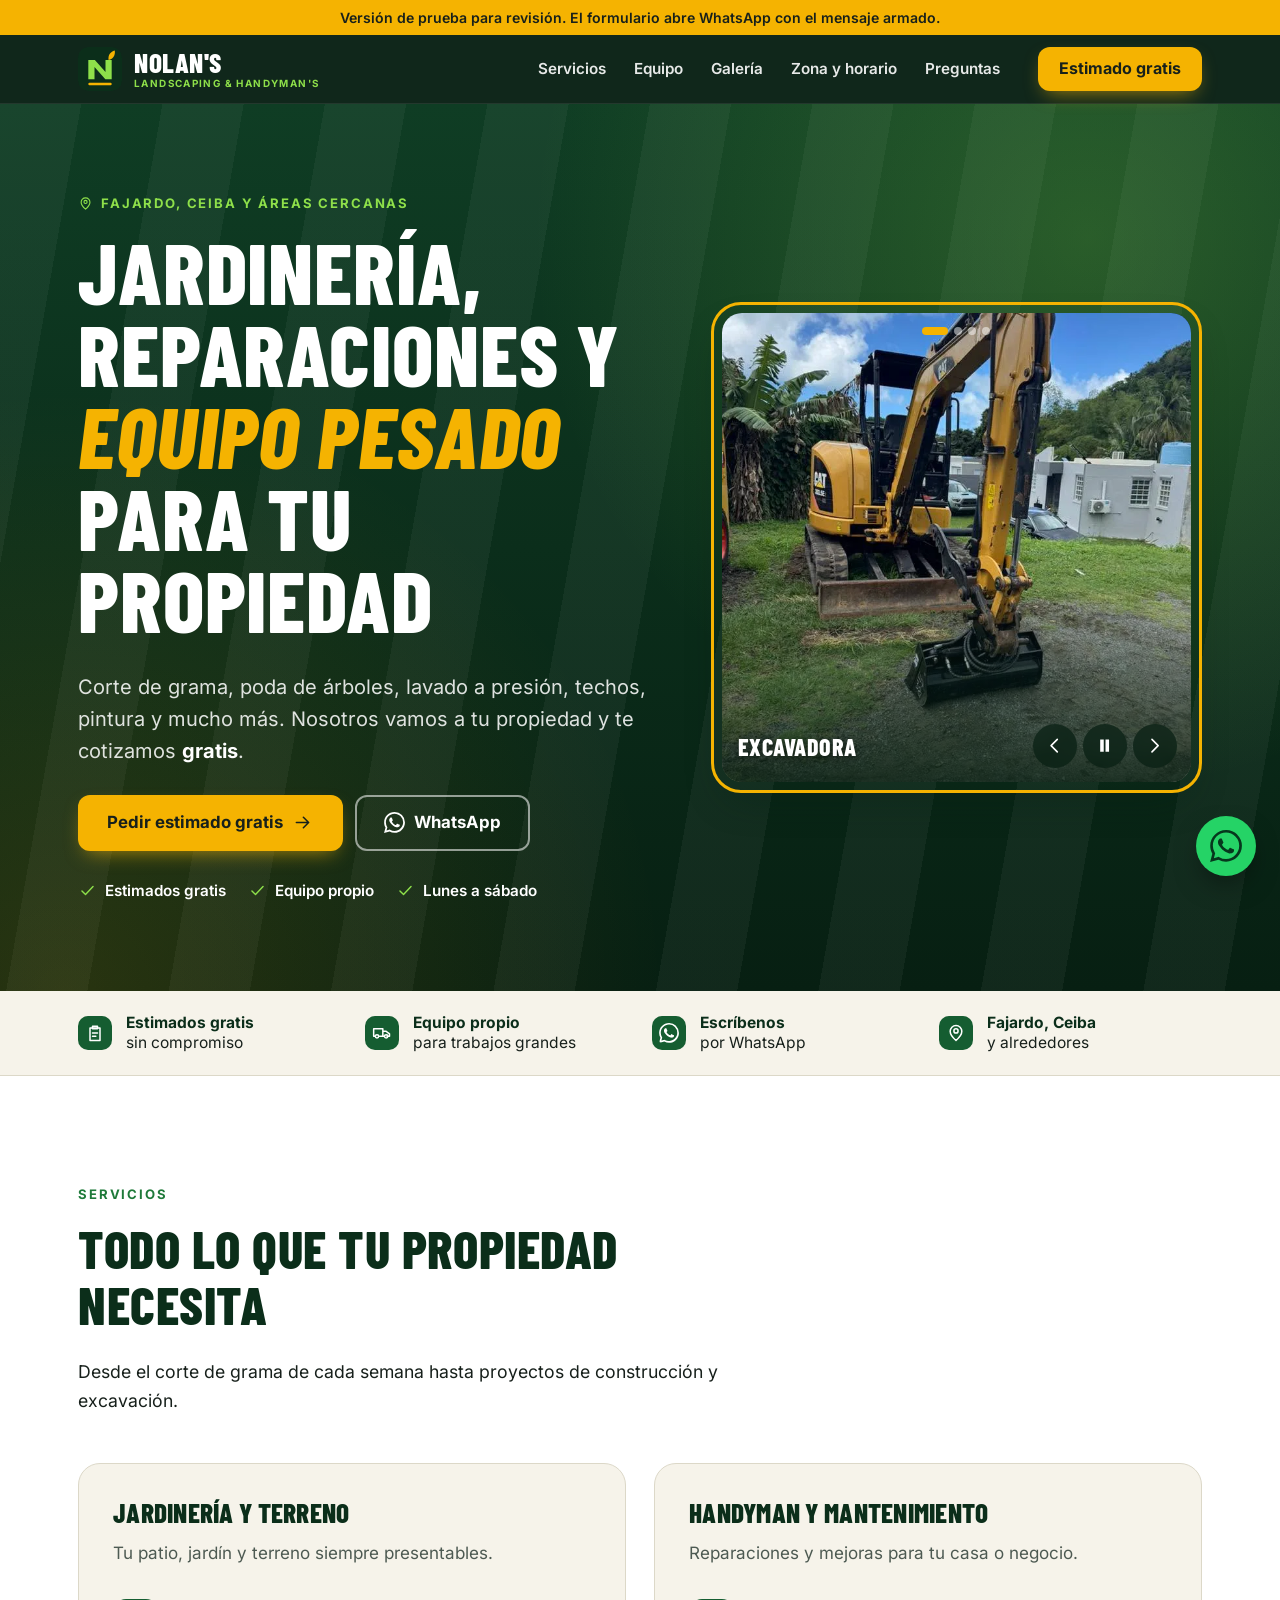
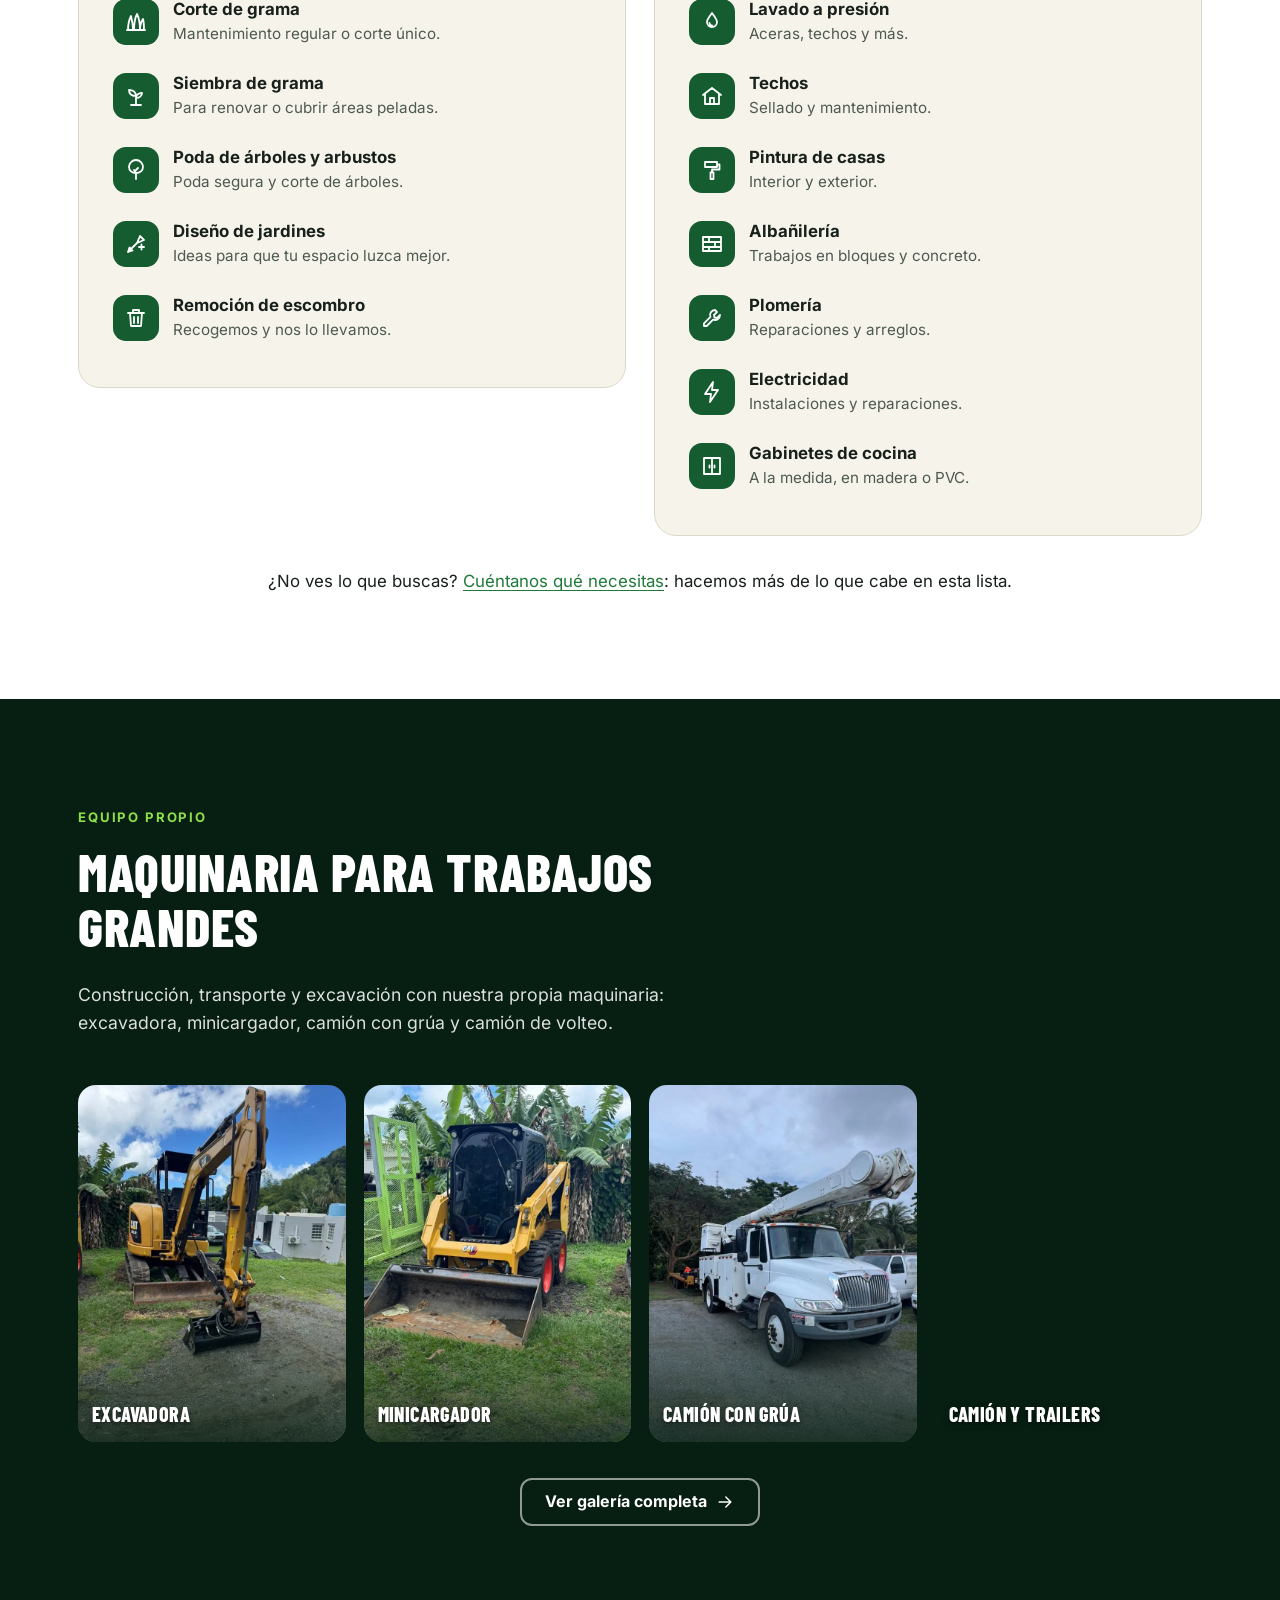
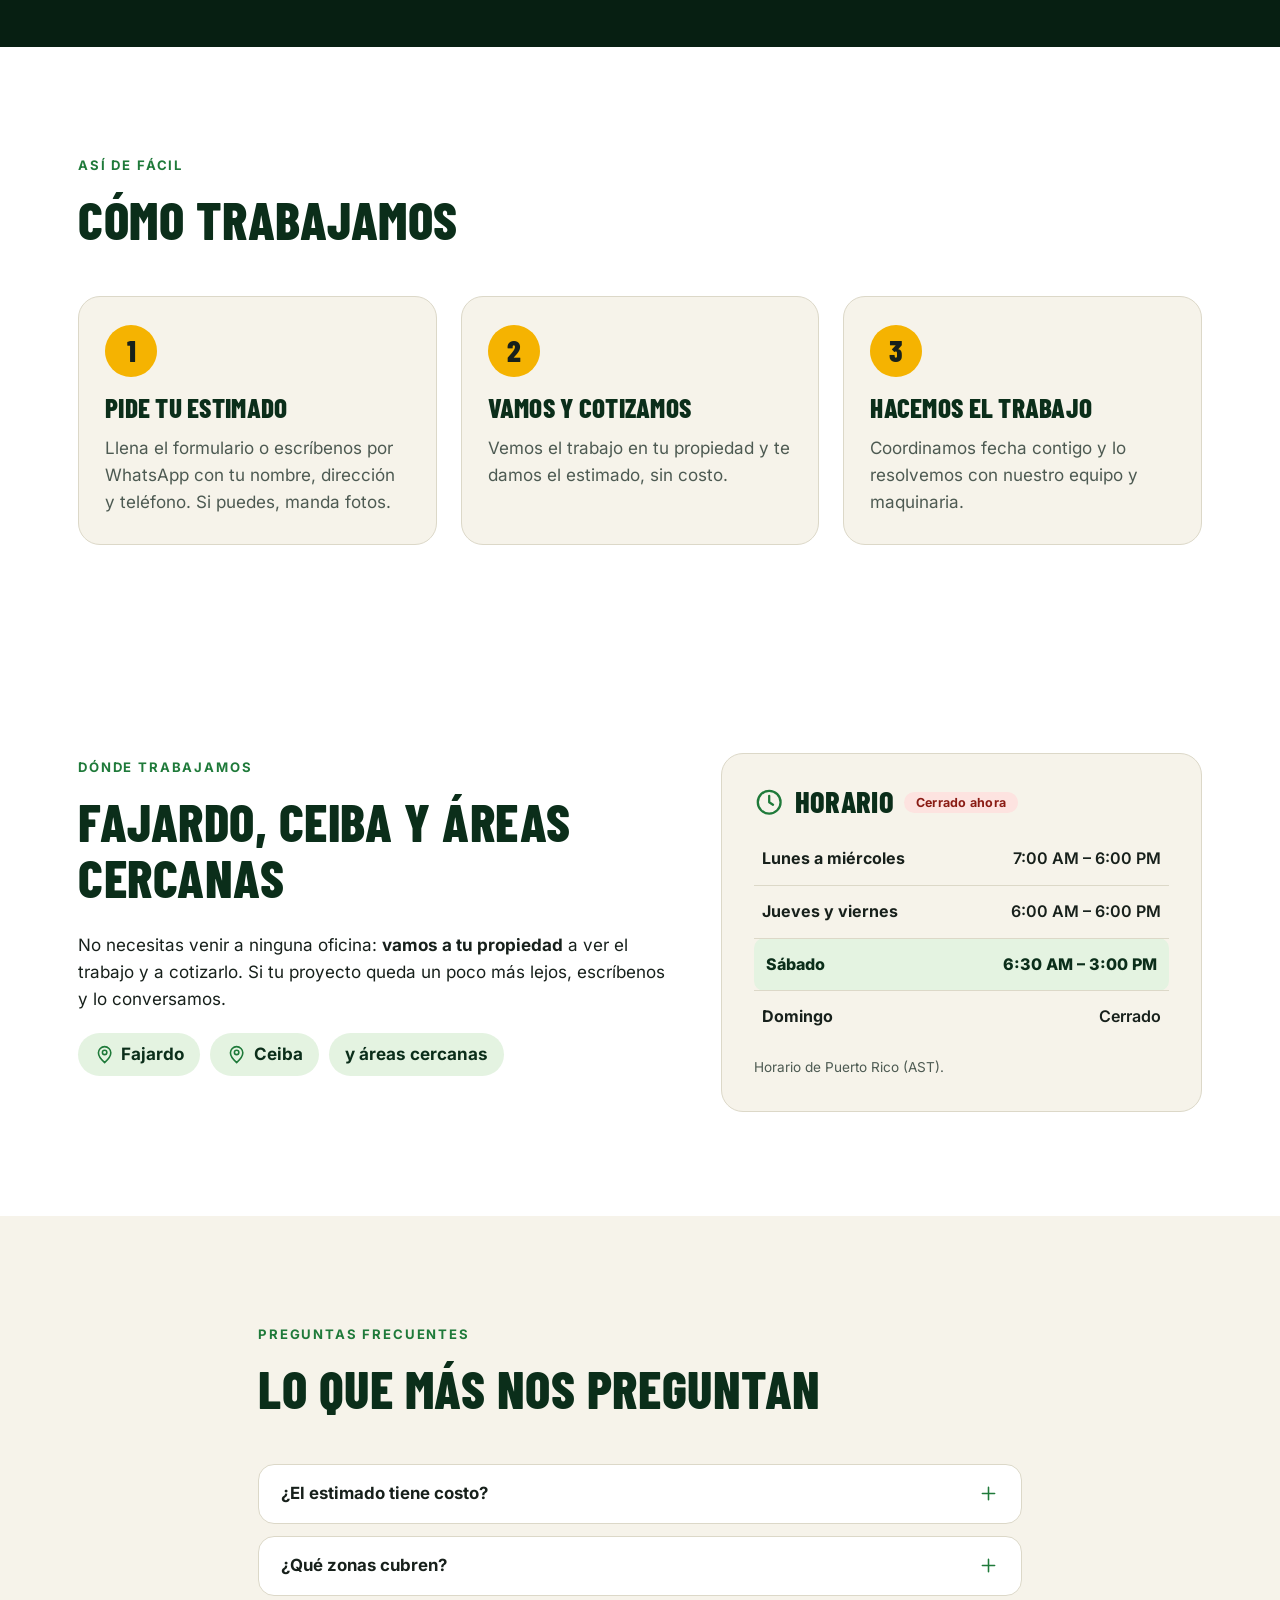
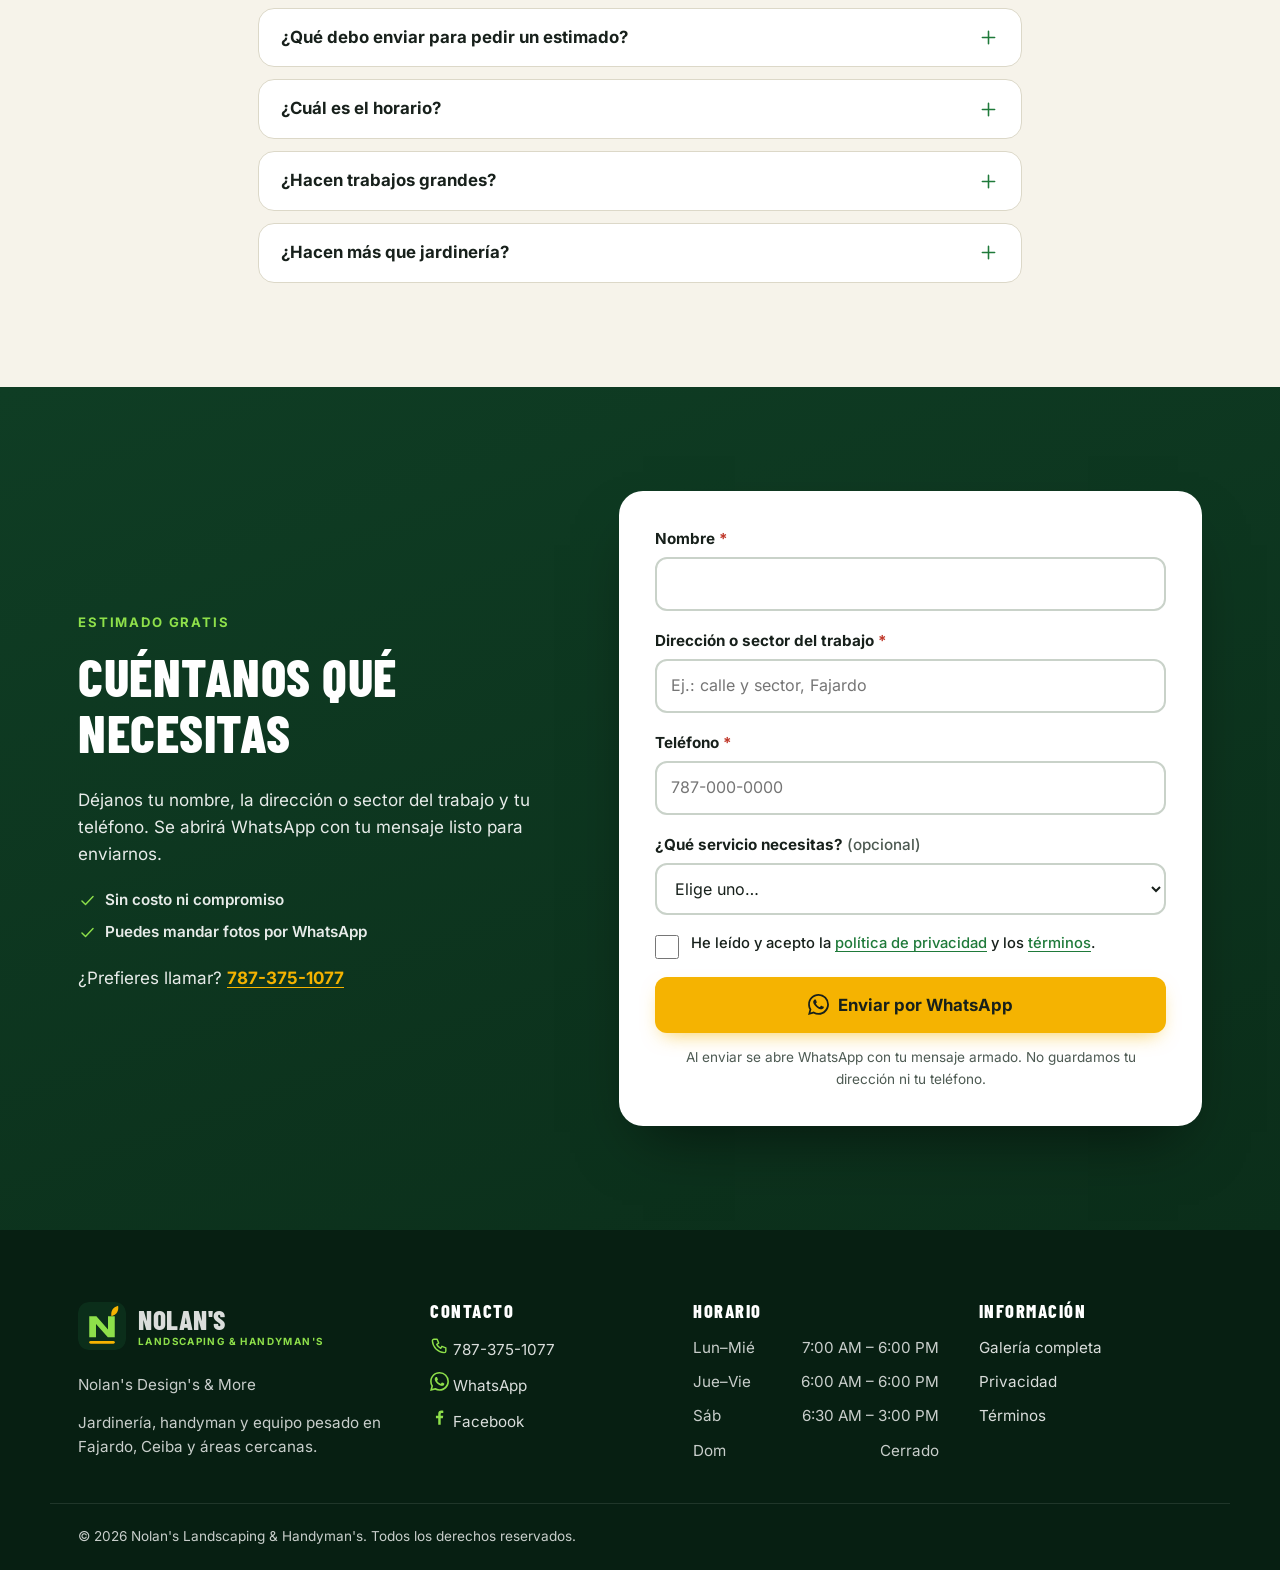
==== index.html @ 1353311f "Demo de la landing de Nolan's Landscaping & Handyman's Versión de prueba para revisión del cliente (" ====
<!doctype html>
<html lang="es-PR">
<head>
<meta charset="utf-8">
<meta name="viewport" content="width=device-width, initial-scale=1">
<meta name="robots" content="noindex, nofollow">
<meta name="theme-color" content="#0b2e1a">
<link rel="icon" href="[data-uri]">
<title>Nolan's Landscaping & Handyman's</title>
<style>
/* Nolan's Landscaping & Handyman's · estilos
 * Sin estilos en línea (la CSP solo permite style-src 'self').
 * Mobile-first. Paleta: verde césped + ámbar (equipo / llamado a la acción) + crema. */

/* ---------- Fuentes locales ---------- */
@font-face { font-family: "Barlow Condensed"; font-style: normal; font-weight: 700; font-display: swap; src: url("[data-uri]") format("woff2"); }
@font-face { font-family: "Barlow Condensed"; font-style: normal; font-weight: 800; font-display: swap; src: url("[data-uri]") format("woff2"); }
@font-face { font-family: "Barlow Condensed"; font-style: italic; font-weight: 800; font-display: swap; src: url("[data-uri]") format("woff2"); }
@font-face { font-family: "Inter"; font-style: normal; font-weight: 100 900; font-display: swap; src: url("[data-uri]") format("woff2"); }

/* ---------- Variables ---------- */
:root {
  --verde-950: #071f12;
  --verde-900: #0b2e1a;
  --verde-800: #0f3d24;
  --verde-700: #155d31;
  --verde-600: #1f7a3a;
  --verde-100: #e4f3e1;
  --lima: #8ee04a;
  --ambar: #f5b301;
  --ambar-claro: #ffc933;
  --crema: #f6f3ea;
  --crema-oscura: #ebe6d6;
  --blanco: #ffffff;
  --carbon: #17201b;
  --gris: #4d5a52;
  --linea: #dcd8c8;
  --whatsapp: #25d366;
  --foco: #0b5ed7;
  --radio: 16px;
  --sombra: 0 18px 40px -18px rgba(7, 31, 18, 0.45);
  --fuente-titulo: "Barlow Condensed", "Arial Narrow", Impact, sans-serif;
  --fuente-texto: "Inter", system-ui, -apple-system, "Segoe UI", Roboto, sans-serif;
  --gutter: clamp(16px, 4vw, 28px);
}

/* ---------- Base ---------- */
*, *::before, *::after { box-sizing: border-box; }
html { scroll-padding-top: 88px; -webkit-text-size-adjust: 100%; }
@media (prefers-reduced-motion: no-preference) { html { scroll-behavior: smooth; } }
body {
  margin: 0;
  font-family: var(--fuente-texto);
  font-size: 1.0625rem;
  line-height: 1.6;
  color: var(--carbon);
  background: var(--blanco);
  overflow-x: hidden;
}
img, video { max-width: 100%; height: auto; display: block; }
h1, h2, h3, h4 { margin: 0 0 0.5em; line-height: 1.05; }
p { margin: 0 0 1em; }
ul, ol { margin: 0; padding: 0; list-style: none; }
a { color: var(--verde-600); text-underline-offset: 3px; }
a:hover { color: var(--verde-700); }
button, input, select { font: inherit; }
:focus-visible { outline: 3px solid var(--foco); outline-offset: 3px; border-radius: 4px; }
.hero, .cabecera, .seccion-oscura, .seccion-verde, .pie, .encabezado-pagina, .barra-movil, .lightbox, .cookie-banner { --foco: var(--ambar); }

.sprite { position: absolute; width: 0; height: 0; overflow: hidden; }
.solo-lector { position: absolute; width: 1px; height: 1px; margin: -1px; padding: 0; overflow: hidden; clip: rect(0 0 0 0); white-space: nowrap; border: 0; }
.skip-link { position: absolute; left: 12px; top: -60px; z-index: 100; background: var(--ambar); color: var(--carbon); padding: 10px 16px; border-radius: 8px; font-weight: 700; text-decoration: none; }
.skip-link:focus { top: 12px; }
.contenedor { width: 100%; max-width: 1180px; margin-inline: auto; padding-inline: var(--gutter); }
.contenedor-angosto { max-width: 820px; }
.centrado { text-align: center; margin-top: 36px; }

.ico { width: 1.25em; height: 1.25em; flex: none; fill: none; stroke: currentColor; stroke-width: 1.8; stroke-linecap: round; stroke-linejoin: round; }
.ico-lleno { fill: currentColor; stroke: none; }

h1, h2, h3 { font-family: var(--fuente-titulo); font-weight: 800; text-transform: uppercase; letter-spacing: 0.01em; }
h2 { font-size: clamp(2.1rem, 5vw, 3.3rem); color: var(--verde-900); }
h3 { font-size: 1.7rem; color: var(--verde-900); }
h4 { font-size: 1.05rem; font-weight: 700; color: var(--carbon); font-family: var(--fuente-texto); line-height: 1.25; margin-bottom: 0.15em; }

/* ---------- Botones ---------- */
.btn {
  display: inline-flex; align-items: center; justify-content: center; gap: 0.55em;
  min-height: 48px; padding: 0.7rem 1.4rem; border-radius: 12px; border: 2px solid transparent;
  font-weight: 700; font-size: 1rem; line-height: 1.1; text-decoration: none; cursor: pointer;
  transition: transform 0.15s ease, background-color 0.15s ease, box-shadow 0.15s ease, border-color 0.15s ease;
}
.btn:hover { transform: translateY(-2px); }
.btn:active { transform: translateY(0); }
.btn-grande { min-height: 56px; padding: 0.9rem 1.7rem; font-size: 1.05rem; }
.btn-bloque { width: 100%; }
.btn-ambar { background: var(--ambar); color: var(--carbon); box-shadow: 0 8px 20px -8px rgba(245, 179, 1, 0.7); }
.btn-ambar:hover { background: var(--ambar-claro); color: var(--carbon); }
.btn-verde { background: var(--verde-700); color: var(--blanco); }
.btn-verde:hover { background: var(--verde-600); color: var(--blanco); }
.btn-whatsapp { background: var(--whatsapp); color: #06371d; }
.btn-whatsapp:hover { background: #3ae07a; color: #06371d; }
.btn-borde-claro { border-color: rgba(255, 255, 255, 0.55); color: var(--blanco); background: transparent; }
.btn-borde-claro:hover { border-color: var(--blanco); background: rgba(255, 255, 255, 0.1); color: var(--blanco); }
.enlace-boton { background: none; border: 0; padding: 0; color: inherit; text-decoration: underline; cursor: pointer; text-underline-offset: 3px; }

/* ---------- Cabecera ---------- */
.cabecera { position: sticky; top: 0; z-index: 50; background: rgba(7, 31, 18, 0.96); backdrop-filter: blur(10px); border-bottom: 1px solid rgba(255, 255, 255, 0.08); }
.cabecera-fila { display: flex; align-items: center; justify-content: space-between; gap: 16px; min-height: 68px; }
.marca { display: inline-flex; align-items: center; gap: 12px; text-decoration: none; color: var(--blanco); }
.marca:hover { color: var(--blanco); }
.marca img { border-radius: 10px; }
.marca-texto { display: flex; flex-direction: column; line-height: 1; }
.marca-texto strong { font-family: var(--fuente-titulo); font-weight: 800; font-size: 1.7rem; text-transform: uppercase; letter-spacing: 0.02em; }
.marca-texto small { font-size: 0.62rem; font-weight: 700; letter-spacing: 0.14em; text-transform: uppercase; color: var(--lima); margin-top: 3px; }

.menu-boton { display: none; align-items: center; justify-content: center; width: 48px; height: 48px; border-radius: 12px; border: 2px solid rgba(255, 255, 255, 0.3); background: transparent; color: var(--blanco); cursor: pointer; }
.menu-boton .ico { width: 26px; height: 26px; }
.menu-boton .ico-cerrar { display: none; }
.menu-boton[aria-expanded="true"] .ico-abrir { display: none; }
.menu-boton[aria-expanded="true"] .ico-cerrar { display: block; }
.menu ul { display: flex; flex-direction: column; }
.menu a:not(.btn) { display: block; padding: 14px 4px; color: rgba(255, 255, 255, 0.9); text-decoration: none; font-weight: 600; border-bottom: 1px solid rgba(255, 255, 255, 0.08); }
.menu a:not(.btn):hover { color: var(--lima); }
.menu-cta { margin-top: 14px; }

@media (max-width: 899px) {
  .js .menu-boton { display: inline-flex; }
  .menu { padding: 0 var(--gutter) 20px; background: var(--verde-950); border-bottom: 1px solid rgba(255, 255, 255, 0.08); }
  .js .menu { display: none; position: absolute; top: 100%; left: 0; right: 0; max-height: calc(100vh - 68px); overflow-y: auto; }
  .js .menu.abierto { display: block; }
  .menu-cta { width: 100%; }
}
@media (min-width: 900px) {
  .menu { display: flex; align-items: center; gap: 26px; }
  .menu ul { flex-direction: row; gap: 4px; }
  .menu a:not(.btn) { padding: 10px 12px; border-bottom: 0; border-radius: 8px; font-size: 0.95rem; }
  .menu a:not(.btn):hover { background: rgba(255, 255, 255, 0.08); }
  .menu-cta { margin-top: 0; min-height: 44px; padding-inline: 1.2rem; }
}

/* ---------- Hero ---------- */
.hero { position: relative; background: var(--verde-900); color: var(--blanco); overflow: hidden; isolation: isolate; }
.hero-fondo {
  position: absolute; inset: 0; z-index: -1;
  background:
    radial-gradient(circle at 85% 15%, rgba(142, 224, 74, 0.22), transparent 42%),
    radial-gradient(circle at 5% 100%, rgba(245, 179, 1, 0.14), transparent 40%),
    repeating-linear-gradient(100deg, rgba(255, 255, 255, 0.045) 0 80px, rgba(255, 255, 255, 0) 80px 160px),
    linear-gradient(180deg, var(--verde-800), var(--verde-950));
}
.hero-grid { display: grid; gap: 40px; padding-block: clamp(40px, 7vw, 88px); align-items: center; }
@media (min-width: 900px) { .hero-grid { grid-template-columns: 1.08fr 0.92fr; gap: 56px; } }
.etiqueta { display: inline-flex; align-items: center; gap: 8px; margin: 0 0 16px; font-size: 0.82rem; font-weight: 700; letter-spacing: 0.14em; text-transform: uppercase; color: var(--lima); }
.etiqueta .ico { width: 1.15em; height: 1.15em; }
.etiqueta-oscura { color: var(--verde-600); }
.hero h1 { font-size: clamp(2.9rem, 8.2vw, 5.4rem); line-height: 0.95; color: var(--blanco); margin-bottom: 0.35em; }
.hero h1 em { font-style: italic; color: var(--ambar); }
.hero-sub { font-size: clamp(1.05rem, 2.2vw, 1.25rem); color: rgba(255, 255, 255, 0.86); max-width: 34em; }
.hero-sub strong { color: var(--blanco); }
.hero-acciones { display: flex; flex-wrap: wrap; gap: 12px; margin: 28px 0; }
.hero-datos { display: flex; flex-wrap: wrap; gap: 8px 22px; font-weight: 600; font-size: 0.95rem; }
.hero-datos li { display: inline-flex; align-items: center; gap: 8px; }
.hero-datos .ico { color: var(--lima); }

/* ---------- Carrusel ---------- */
.hero-visual { position: relative; width: 100%; max-width: 540px; justify-self: center; }
/* Marco ámbar que envuelve la foto (borde + espacio interior), no una sombra desplazada. */
.slideshow { position: relative; padding: 8px; border: 3px solid var(--ambar); border-radius: 30px; box-shadow: var(--sombra); }
.slides { position: relative; aspect-ratio: 1 / 1; border-radius: 20px; overflow: hidden; background: var(--verde-950); }
.slide { position: absolute; inset: 0; opacity: 0; transition: opacity 0.7s ease; }
.slide.activa { opacity: 1; z-index: 1; }
.slide img { width: 100%; height: 100%; object-fit: cover; }
.slide::after { content: ""; position: absolute; inset: auto 0 0 0; height: 45%; background: linear-gradient(0deg, rgba(7, 31, 18, 0.85), transparent); }
.slide-leyenda { position: absolute; left: 16px; bottom: 16px; z-index: 2; font-family: var(--fuente-titulo); font-weight: 800; text-transform: uppercase; font-size: 1.5rem; letter-spacing: 0.02em; text-shadow: 0 2px 8px rgba(0, 0, 0, 0.5); }
.slideshow-controles { position: absolute; right: 22px; bottom: 22px; z-index: 3; display: flex; gap: 6px; }
.ss-boton { display: grid; place-items: center; width: 44px; height: 44px; border-radius: 50%; border: 0; background: rgba(7, 31, 18, 0.72); color: var(--blanco); cursor: pointer; backdrop-filter: blur(4px); transition: background-color 0.15s; }
.ss-boton:hover { background: var(--ambar); color: var(--carbon); }
.ss-puntos { position: absolute; top: 22px; left: 50%; transform: translateX(-50%); z-index: 3; display: flex; gap: 6px; }
.ss-punto { width: 8px; height: 8px; border-radius: 50%; background: rgba(255, 255, 255, 0.5); transition: width 0.25s, background-color 0.25s; }
.ss-punto.activa { width: 26px; border-radius: 6px; background: var(--ambar); }
@media (prefers-reduced-motion: reduce) { .slide { transition: none; } }

/* ---------- Franja de confianza ---------- */
.franja { background: var(--crema); border-bottom: 1px solid var(--linea); }
.franja-lista { display: grid; grid-template-columns: 1fr; gap: 0; }
.franja-lista li { display: flex; align-items: center; gap: 14px; padding: 16px 0; border-bottom: 1px solid var(--linea); font-size: 0.97rem; line-height: 1.3; }
.franja-lista li:last-child { border-bottom: 0; }
.franja-lista .ico { width: 34px; height: 34px; padding: 7px; border-radius: 10px; background: var(--verde-700); color: var(--blanco); }
.franja-lista strong { display: block; color: var(--verde-900); }
@media (min-width: 640px) { .franja-lista { grid-template-columns: repeat(2, 1fr); column-gap: 24px; } .franja-lista li:nth-last-child(2) { border-bottom: 0; } }
@media (min-width: 1000px) { .franja-lista { grid-template-columns: repeat(4, 1fr); } .franja-lista li { border-bottom: 0; padding: 22px 0; } }

/* ---------- Secciones ---------- */
.seccion { padding-block: clamp(56px, 9vw, 104px); }
.seccion-crema { background: var(--crema); }
.seccion-oscura { background: var(--verde-950); color: rgba(255, 255, 255, 0.86); }
.seccion-oscura h2, .seccion-oscura h3 { color: var(--blanco); }
.seccion-verde { background: linear-gradient(160deg, var(--verde-800), var(--verde-900)); color: rgba(255, 255, 255, 0.9); }
.seccion-verde h2 { color: var(--blanco); }
.seccion-cabecera { max-width: 680px; margin-bottom: clamp(28px, 5vw, 48px); }
.seccion-cabecera p:last-child { margin-bottom: 0; font-size: 1.1rem; }

/* Servicios */
.grupos { display: grid; gap: 22px; }
@media (min-width: 900px) { .grupos { grid-template-columns: 1fr 1fr; gap: 28px; align-items: start; } }
.grupo { background: var(--crema); border: 1px solid var(--linea); border-radius: 22px; padding: clamp(22px, 4vw, 34px); }
.grupo-resumen { color: var(--gris); margin-bottom: 20px; }
.servicios { display: grid; gap: 4px; }
.servicio { display: flex; gap: 14px; align-items: flex-start; padding: 12px 10px; margin-inline: -10px; border-radius: 14px; transition: background-color 0.2s; }
.servicio:hover { background: var(--blanco); }
.servicio-icono { display: grid; place-items: center; width: 46px; height: 46px; flex: none; border-radius: 13px; background: var(--verde-700); color: var(--blanco); }
.servicio-icono .ico { width: 24px; height: 24px; }
.servicio p { margin: 0; color: var(--gris); font-size: 0.95rem; line-height: 1.4; }
.servicios-nota { text-align: center; margin: 32px 0 0; font-size: 1.05rem; }

/* Equipo y galería */
.equipos, .galeria { display: grid; gap: 14px; grid-template-columns: repeat(2, 1fr); }
@media (min-width: 900px) { .equipos { grid-template-columns: repeat(4, 1fr); gap: 18px; } }
@media (min-width: 640px) { .galeria { grid-template-columns: repeat(3, 1fr); } }
.galeria-completa { grid-template-columns: repeat(2, 1fr); }
@media (min-width: 640px) { .galeria-completa { grid-template-columns: repeat(3, 1fr); } }
@media (min-width: 1000px) { .galeria-completa { grid-template-columns: repeat(4, 1fr); } }
.galeria-item, .equipo { position: relative; border-radius: 18px; overflow: hidden; background: var(--verde-950); aspect-ratio: 3 / 4; }
.galeria-boton { position: relative; display: block; width: 100%; height: 100%; padding: 0; border: 0; background: none; cursor: zoom-in; color: var(--blanco); }
.galeria-boton img, .galeria-video video { width: 100%; height: 100%; object-fit: cover; transition: transform 0.5s ease; }
.galeria-boton:hover img { transform: scale(1.05); }
.galeria-boton::after { content: ""; position: absolute; inset: auto 0 0 0; height: 40%; background: linear-gradient(0deg, rgba(7, 31, 18, 0.8), transparent); pointer-events: none; }
.galeria-leyenda { position: absolute; left: 14px; bottom: 12px; z-index: 2; font-family: var(--fuente-titulo); font-weight: 800; text-transform: uppercase; font-size: 1.25rem; letter-spacing: 0.02em; text-align: left; color: var(--blanco); text-shadow: 0 2px 6px rgba(0, 0, 0, 0.5); }
.galeria-video { cursor: default; }

/* Pasos */
.pasos { display: grid; gap: 18px; counter-reset: paso; }
@media (min-width: 800px) { .pasos { grid-template-columns: repeat(3, 1fr); gap: 24px; } }
.paso { position: relative; background: var(--crema); border: 1px solid var(--linea); border-radius: 22px; padding: 28px 26px; }
.paso-num { display: grid; place-items: center; width: 52px; height: 52px; margin-bottom: 16px; border-radius: 50%; background: var(--ambar); color: var(--carbon); font-family: var(--fuente-titulo); font-weight: 800; font-size: 1.9rem; line-height: 1; }
.paso p { margin: 0; color: var(--gris); }

/* Zona y horario */
.zona-grid { display: grid; gap: 36px; align-items: start; }
@media (min-width: 860px) { .zona-grid { grid-template-columns: 1.1fr 0.9fr; gap: 56px; } }
.zonas { display: flex; flex-wrap: wrap; gap: 10px; margin-top: 20px; }
.zonas li { display: inline-flex; align-items: center; gap: 6px; padding: 8px 16px; border-radius: 999px; background: var(--verde-100); color: var(--verde-900); font-weight: 700; }
.zonas .ico { color: var(--verde-600); }
.horario { background: var(--crema); border: 1px solid var(--linea); border-radius: 22px; padding: clamp(22px, 4vw, 32px); }
.horario h3 { display: flex; align-items: center; flex-wrap: wrap; gap: 10px; font-size: 1.9rem; }
.horario h3 .ico { color: var(--verde-600); width: 1em; height: 1em; }
.estado { font-family: var(--fuente-texto); font-size: 0.78rem; font-weight: 700; text-transform: none; letter-spacing: 0.02em; padding: 4px 12px; border-radius: 999px; }
.estado-abierto { background: #d7f3d4; color: #0d5a1f; }
.estado-cerrado { background: #fde3e0; color: #8a1c14; }
.horario table { width: 100%; border-collapse: collapse; margin-top: 8px; }
.horario th, .horario td { padding: 13px 8px; border-bottom: 1px solid var(--linea); text-align: left; font-size: 1rem; }
.horario td { text-align: right; font-weight: 600; }
.horario tr:last-child th, .horario tr:last-child td { border-bottom: 0; }
.horario tr.hoy th, .horario tr.hoy td { background: var(--verde-100); color: var(--verde-900); font-weight: 800; }
.horario tr.hoy th { border-radius: 10px 0 0 10px; padding-left: 12px; }
.horario tr.hoy td { border-radius: 0 10px 10px 0; padding-right: 12px; }
.horario-nota { margin: 14px 0 0; font-size: 0.85rem; color: var(--gris); }

/* Preguntas */
.faq { display: grid; gap: 12px; }
.faq details { background: var(--blanco); border: 1px solid var(--linea); border-radius: 16px; overflow: hidden; }
.faq summary { display: flex; align-items: center; justify-content: space-between; gap: 16px; padding: 18px 22px; cursor: pointer; list-style: none; font-weight: 700; font-size: 1.05rem; line-height: 1.3; }
.faq summary::-webkit-details-marker { display: none; }
.faq summary .ico { color: var(--verde-600); transition: transform 0.25s; }
.faq details[open] summary .ico { transform: rotate(45deg); }
.faq details[open] summary { color: var(--verde-700); }
.faq details p { margin: 0; padding: 0 22px 20px; color: var(--gris); }

/* Estimado + formulario */
.estimado-grid { display: grid; gap: 36px; align-items: center; }
@media (min-width: 900px) { .estimado-grid { grid-template-columns: 0.9fr 1.1fr; gap: 64px; } }
.estimado-texto .hero-datos { margin: 20px 0; }
.estimado-directo a { color: var(--ambar); }
.estimado-directo a:hover { color: var(--ambar-claro); }
.formulario { background: var(--blanco); color: var(--carbon); border-radius: 24px; padding: clamp(22px, 4vw, 36px); box-shadow: 0 30px 60px -24px rgba(0, 0, 0, 0.55); }
.campo { margin-bottom: 18px; }
.campo label { display: block; margin-bottom: 6px; font-weight: 700; font-size: 0.95rem; }
.campo label span[aria-hidden] { color: #c0392b; }
.opcional { font-weight: 500; color: var(--gris); }
.campo input[type="text"], .campo input[type="tel"], .campo select, .admin-form input[type="password"], .admin-form input[type="text"] {
  width: 100%; min-height: 52px; padding: 12px 14px; border: 2px solid #c9d2c9; border-radius: 12px; background: var(--blanco); color: var(--carbon); font-size: 1rem;
}
.campo input:focus, .campo select:focus { border-color: var(--verde-600); outline: 3px solid rgba(31, 122, 58, 0.25); outline-offset: 0; }
.campo .invalido { border-color: #c0392b; background: #fff6f5; }
.campo-check { display: grid; grid-template-columns: auto 1fr; gap: 12px; align-items: start; }
.campo-check input { width: 24px; height: 24px; margin: 2px 0 0; accent-color: var(--verde-600); }
.campo-check label { margin: 0; font-weight: 500; font-size: 0.92rem; line-height: 1.45; }
.trampa { position: absolute; left: -9999px; width: 1px; height: 1px; overflow: hidden; }
.form-error { margin: 0 0 16px; padding: 12px 14px; border-left: 4px solid #c0392b; border-radius: 8px; background: #fdecea; color: #7a1a12; font-weight: 600; font-size: 0.95rem; }
.form-error[hidden], .form-ok[hidden] { display: none; }
.form-ok { margin: 0 0 16px; padding: 12px 14px; border-left: 4px solid var(--verde-600); border-radius: 8px; background: var(--verde-100); color: var(--verde-900); font-size: 0.95rem; }
.form-nota { margin: 14px 0 0; font-size: 0.85rem; color: var(--gris); text-align: center; }

/* ---------- Pie ---------- */
.pie { background: var(--verde-950); color: rgba(255, 255, 255, 0.78); padding-top: clamp(44px, 7vw, 72px); }
.pie a { color: rgba(255, 255, 255, 0.85); text-decoration: none; }
.pie a:hover { color: var(--lima); text-decoration: underline; }
.pie-grid { display: grid; gap: 32px; padding-bottom: 40px; }
@media (min-width: 640px) { .pie-grid { grid-template-columns: repeat(2, 1fr); } }
@media (min-width: 1000px) { .pie-grid { grid-template-columns: 1.4fr 1fr 1.1fr 1fr; gap: 40px; } }
.pie-marca p { margin: 14px 0 0; max-width: 26em; font-size: 0.95rem; }
.pie-titulo { font-size: 1.15rem; color: var(--blanco); margin-bottom: 14px; letter-spacing: 0.08em; }
.pie-lista { display: grid; gap: 10px; font-size: 0.95rem; }
.pie-lista li { display: flex; gap: 8px; align-items: center; }
.pie-lista .ico { color: var(--lima); }
.pie-horario li { justify-content: space-between; max-width: 260px; }
.pie-legal { border-top: 1px solid rgba(255, 255, 255, 0.1); padding-block: 22px; font-size: 0.85rem; }
.pie-legal p { margin: 0; }
.pie .enlace-boton { color: rgba(255, 255, 255, 0.85); }
.pie .enlace-boton:hover { color: var(--lima); }
body { padding-bottom: 0; }

/* Contacto fijo */
.barra-movil { position: fixed; left: 0; right: 0; bottom: 0; z-index: 40; display: grid; grid-template-columns: 1fr 1fr; gap: 10px; padding: 10px var(--gutter) calc(10px + env(safe-area-inset-bottom)); background: rgba(7, 31, 18, 0.97); border-top: 1px solid rgba(255, 255, 255, 0.12); }
.whatsapp-flotante { position: fixed; right: 24px; bottom: 24px; z-index: 40; display: none; place-items: center; width: 60px; height: 60px; border-radius: 50%; background: var(--whatsapp); color: #06371d; box-shadow: 0 12px 28px -8px rgba(0, 0, 0, 0.5); transition: transform 0.15s; }
.whatsapp-flotante:hover { transform: scale(1.08); color: #06371d; }
.whatsapp-flotante .ico { width: 32px; height: 32px; }
@media (max-width: 799px) { body { padding-bottom: 76px; } }
@media (min-width: 800px) { .barra-movil { display: none; } .whatsapp-flotante { display: grid; } }

/* Cookies */
.cookie-banner { position: fixed; left: 12px; right: 12px; bottom: 84px; z-index: 60; background: var(--verde-950); color: var(--blanco); border: 1px solid rgba(255, 255, 255, 0.18); border-radius: 18px; padding: 18px 20px; box-shadow: var(--sombra); }
.cookie-banner p { margin: 0 0 14px; font-size: 0.92rem; line-height: 1.5; }
.cookie-banner a { color: var(--lima); }
.cookie-actions { display: flex; gap: 10px; }
.cookie-actions .btn { flex: 1; min-height: 44px; }
@media (min-width: 800px) { .cookie-banner { left: 24px; right: auto; bottom: 24px; max-width: 460px; } }

/* ---------- Visor de fotos ---------- */
dialog.lightbox { padding: 0; border: 0; background: transparent; color: var(--blanco); max-width: none; max-height: none; }
dialog.lightbox[open] { display: grid; place-items: center; width: 100vw; height: 100vh; height: 100dvh; margin: 0; }
dialog.lightbox::backdrop { background: rgba(4, 16, 9, 0.92); }
.lightbox-img { max-width: 92vw; max-height: 84vh; width: auto; height: auto; object-fit: contain; border-radius: 10px; box-shadow: 0 30px 80px rgba(0, 0, 0, 0.6); }
.lightbox-cerrar, .lightbox-nav { position: absolute; display: grid; place-items: center; width: 52px; height: 52px; border-radius: 50%; border: 0; background: rgba(255, 255, 255, 0.14); color: var(--blanco); cursor: pointer; transition: background-color 0.15s; }
.lightbox-cerrar:hover, .lightbox-nav:hover { background: var(--ambar); color: var(--carbon); }
.lightbox-cerrar { top: 16px; right: 16px; }
.lightbox-prev { left: 12px; top: 50%; transform: translateY(-50%); }
.lightbox-next { right: 12px; top: 50%; transform: translateY(-50%); }
.lightbox-solo .lightbox-nav { display: none; }

/* ---------- Páginas internas ---------- */
.encabezado-pagina { position: relative; background: linear-gradient(180deg, var(--verde-800), var(--verde-950)); color: var(--blanco); padding-block: clamp(44px, 8vw, 84px) clamp(32px, 6vw, 56px); }
.encabezado-pagina::before { content: ""; position: absolute; inset: 0; background: repeating-linear-gradient(100deg, rgba(255, 255, 255, 0.04) 0 80px, transparent 80px 160px); pointer-events: none; }
.encabezado-pagina .contenedor { position: relative; }
.encabezado-pagina h1 { font-size: clamp(2.6rem, 7vw, 4.4rem); color: var(--blanco); }
.encabezado-pagina p { color: rgba(255, 255, 255, 0.82); margin-bottom: 0; font-size: 1.1rem; }
.encabezado-pagina .etiqueta { margin-bottom: 12px; }
.error-404 { text-align: center; }
.error-404 p { margin-bottom: 18px; }
.prosa h2 { font-size: 1.9rem; margin-top: 1.8em; }
.prosa h2:first-child { margin-top: 0; }
.prosa ul { list-style: disc; padding-left: 1.4em; margin-bottom: 1em; }
.prosa li { margin-bottom: 0.4em; }
.prosa code { background: var(--crema); padding: 2px 6px; border-radius: 6px; font-size: 0.9em; }

/* ---------- Animación de revelado ---------- */
@media (prefers-reduced-motion: no-preference) {
  .js .reveal { opacity: 0; transform: translateY(16px); transition: opacity 0.6s ease, transform 0.6s ease; }
  .js .reveal.visible { opacity: 1; transform: none; }
  .js .servicios .reveal:nth-child(2), .js .equipos .reveal:nth-child(2), .js .pasos .reveal:nth-child(2) { transition-delay: 0.08s; }
  .js .servicios .reveal:nth-child(3), .js .equipos .reveal:nth-child(3), .js .pasos .reveal:nth-child(3) { transition-delay: 0.16s; }
  .js .servicios .reveal:nth-child(4), .js .equipos .reveal:nth-child(4) { transition-delay: 0.24s; }
}
@media (prefers-reduced-motion: reduce) {
  *, *::before, *::after { animation-duration: 0.01ms !important; transition-duration: 0.01ms !important; scroll-behavior: auto !important; }
}

/* ---- Solo en la demo ---- */
.demo-aviso { background: var(--ambar); color: var(--carbon); text-align: center; font-size: 0.88rem; font-weight: 600; padding: 8px var(--gutter); line-height: 1.35; }
dialog.legal { padding: 0; border: 0; border-radius: 20px; width: min(860px, 94vw); max-height: 90vh; overflow: auto; background: var(--blanco); color: var(--carbon); }
dialog.legal::backdrop { background: rgba(4, 16, 9, 0.85); }
.legal-cerrar { position: sticky; top: 10px; float: right; margin: 10px 10px 0 0; z-index: 2; display: grid; place-items: center; width: 44px; height: 44px; border-radius: 50%; border: 0; background: var(--ambar); color: var(--carbon); cursor: pointer; }
dialog.legal .encabezado-pagina { padding-block: 40px 28px; }

</style>
</head>
<body>

<div class="demo-aviso" role="note">Versión de prueba para revisión. El formulario abre WhatsApp con el mensaje armado.</div>

<a class="skip-link" href="#contenido">Saltar al contenido</a>
<svg xmlns="http://www.w3.org/2000/svg" class="sprite" width="0" height="0" aria-hidden="true" focusable="false">
  <defs>
    <symbol id="i-grama" viewBox="0 0 24 24"><path d="M4 20c0-6 1-10 3-14 1 4 2 8 2 14M10 20c0-7 1-12 3-16 2 4 3 9 3 16M16 20c0-5 1-8 3-11 1 3 1 7 1 11M3 20h18"/></symbol>
    <symbol id="i-siembra" viewBox="0 0 24 24"><path d="M12 21v-9M12 12c0-4-3-6-7-6 0 4 3 6 7 6zM12 14c0-3 2.5-5 6-5 0 3-2.5 5-6 5zM7 21h10"/></symbol>
    <symbol id="i-arbol" viewBox="0 0 24 24"><path d="M12 21v-6M12 15c-4 0-7-2.5-7-6a7 7 0 0 1 14 0c0 3.5-3 6-7 6zM12 15l-2-3M12 12l2-2"/></symbol>
    <symbol id="i-diseno" viewBox="0 0 24 24"><path d="M4 20l9-9M13 11l3-7 4 4-7 3M4 20l1.5-4.5L8.5 18.5 4 20zM15 15h5M17.5 12.5v5"/></symbol>
    <symbol id="i-escombro" viewBox="0 0 24 24"><path d="M4 7h16M9 7V4h6v3M6 7l1 13h10l1-13M10 11v6M14 11v6"/></symbol>
    <symbol id="i-presion" viewBox="0 0 24 24"><path d="M12 3c3 4 5 6.5 5 9a5 5 0 0 1-10 0c0-2.5 2-5 5-9zM9.5 13a2.5 2.5 0 0 0 2.5 2.5"/></symbol>
    <symbol id="i-techo" viewBox="0 0 24 24"><path d="M3 11l9-7 9 7M5 10v10h14V10M10 20v-6h4v6"/></symbol>
    <symbol id="i-pintura" viewBox="0 0 24 24"><path d="M5 4h12v5H5zM17 6.5h2.5v5H12v3M10.5 14.5h3V21h-3z"/></symbol>
    <symbol id="i-albanileria" viewBox="0 0 24 24"><path d="M3 5h18v14H3zM3 10h18M3 15h18M9 5v5M15 10v5M9 15v4"/></symbol>
    <symbol id="i-plomeria" viewBox="0 0 24 24"><path d="M15 4a5 5 0 0 0-4.6 6.9L4 17.3V20h2.7l6.4-6.4A5 5 0 0 0 20 9l-3 3-2.5-.5L14 9l3-3z"/></symbol>
    <symbol id="i-electricidad" viewBox="0 0 24 24"><path d="M13 2L5 14h6l-1 8 8-12h-6z"/></symbol>
    <symbol id="i-gabinete" viewBox="0 0 24 24"><path d="M4 4h16v16H4zM12 4v16M9.5 11.5v2M14.5 11.5v2"/></symbol>
    <symbol id="i-excavadora" viewBox="0 0 24 24"><path d="M3 17h11v3H3zM5 17v-4h6v4M11 13l4-8M15 5l5 3-3 6h-3"/></symbol>
    <symbol id="i-camion" viewBox="0 0 24 24"><path d="M2 16V7h11v9M13 10h4l4 3v3h-3M2 16h2M8 16h7M6 18a2 2 0 1 0 0-4 2 2 0 0 0 0 4zM17 18a2 2 0 1 0 0-4 2 2 0 0 0 0 4z"/></symbol>
    <symbol id="i-estimado" viewBox="0 0 24 24"><path d="M9 4h6v3H9zM6 6h12v15H6zM9 12h6M9 16h4"/></symbol>
    <symbol id="i-telefono" viewBox="0 0 24 24"><path d="M5 4h4l2 5-2.5 1.5a11 11 0 0 0 5 5L15 13l5 2v4a2 2 0 0 1-2 2A16 16 0 0 1 3 6a2 2 0 0 1 2-2z"/></symbol>
    <symbol id="i-reloj" viewBox="0 0 24 24"><path d="M12 3a9 9 0 1 0 0 18 9 9 0 0 0 0-18zM12 7v5l3 2"/></symbol>
    <symbol id="i-pin" viewBox="0 0 24 24"><path d="M12 21s7-6 7-11a7 7 0 0 0-14 0c0 5 7 11 7 11zM12 12a2.5 2.5 0 1 0 0-5 2.5 2.5 0 0 0 0 5z"/></symbol>
    <symbol id="i-check" viewBox="0 0 24 24"><path d="M5 12.5l4.5 4.5L19 7"/></symbol>
    <symbol id="i-flecha" viewBox="0 0 24 24"><path d="M5 12h14M13 6l6 6-6 6"/></symbol>
    <symbol id="i-menu" viewBox="0 0 24 24"><path d="M4 7h16M4 12h16M4 17h16"/></symbol>
    <symbol id="i-cerrar" viewBox="0 0 24 24"><path d="M6 6l12 12M18 6L6 18"/></symbol>
    <symbol id="i-izq" viewBox="0 0 24 24"><path d="M15 5l-7 7 7 7"/></symbol>
    <symbol id="i-der" viewBox="0 0 24 24"><path d="M9 5l7 7-7 7"/></symbol>
    <symbol id="i-play" viewBox="0 0 24 24"><path class="relleno" d="M8 5v14l11-7z"/></symbol>
    <symbol id="i-pausa" viewBox="0 0 24 24"><path class="relleno" d="M7 5h4v14H7zM13 5h4v14h-4z"/></symbol>
    <symbol id="i-mas" viewBox="0 0 24 24"><path d="M12 5v14M5 12h14"/></symbol>
    <symbol id="i-whatsapp" viewBox="0 0 24 24"><path class="relleno" d="M17.472 14.382c-.297-.149-1.758-.867-2.03-.967-.273-.099-.471-.148-.67.15-.197.297-.767.966-.94 1.164-.173.199-.347.223-.644.075-.3-.15-1.263-.465-2.403-1.485-.888-.795-1.484-1.77-1.66-2.07-.174-.3-.019-.465.13-.615.136-.135.301-.345.451-.523.146-.181.194-.301.297-.496.1-.21.049-.375-.025-.524-.075-.15-.672-1.62-.922-2.206-.24-.584-.487-.51-.672-.51-.172-.015-.371-.015-.571-.015-.2 0-.523.074-.797.359-.273.3-1.045 1.02-1.045 2.475s1.07 2.865 1.219 3.075c.149.18 2.095 3.195 5.076 4.483.709.306 1.263.489 1.694.626.712.226 1.36.194 1.872.118.571-.085 1.758-.719 2.006-1.413.248-.695.248-1.29.173-1.414-.074-.123-.272-.198-.57-.347m-5.421 7.403h-.004a9.87 9.87 0 01-5.031-1.378l-.361-.214-3.741.982.998-3.648-.235-.374a9.86 9.86 0 01-1.51-5.26c.001-5.45 4.436-9.884 9.888-9.884 2.64 0 5.122 1.03 6.988 2.898a9.825 9.825 0 012.893 6.994c-.003 5.45-4.437 9.884-9.885 9.884m8.413-18.297A11.815 11.815 0 0012.05 0C5.495 0 .16 5.335.157 11.892c0 2.096.547 4.142 1.588 5.945L.057 24l6.305-1.654a11.882 11.882 0 005.683 1.448h.005c6.554 0 11.89-5.335 11.893-11.893a11.821 11.821 0 00-3.48-8.413z"/></symbol>
    <symbol id="i-facebook" viewBox="0 0 24 24"><path class="relleno" d="M13.5 21v-8h2.7l.5-3.2h-3.2V7.8c0-.9.4-1.6 1.7-1.6h1.6V3.4c-.3 0-1.3-.1-2.4-.1-2.4 0-4 1.5-4 4.1v2.4H7.5V13h2.9v8z"/></symbol>
  </defs>
</svg>


<header class="cabecera" id="inicio">
  <div class="contenedor cabecera-fila">
    <a class="marca" href="#inicio" aria-label="Nolan&#39;s Landscaping &amp; Handyman&#39;s — inicio">
      <img src="[data-uri]" width="44" height="44" alt="">
      <span class="marca-texto"><strong>Nolan's</strong><small>Landscaping &amp; Handyman's</small></span>
    </a>

    <button class="menu-boton" type="button" aria-expanded="false" aria-controls="menu-principal">
      <svg class="ico ico-abrir" aria-hidden="true"><use href="#i-menu"/></svg>
      <svg class="ico ico-cerrar" aria-hidden="true"><use href="#i-cerrar"/></svg>
      <span class="solo-lector">Menú</span>
    </button>

    <nav class="menu" id="menu-principal" aria-label="Principal">
      <ul>
        <li><a href="#servicios">Servicios</a></li>
        <li><a href="#equipo">Equipo</a></li>
        <li><a href="#equipo">Galería</a></li>
        <li><a href="#zona">Zona y horario</a></li>
        <li><a href="#preguntas">Preguntas</a></li>
      </ul>
      <a class="btn btn-ambar menu-cta" href="#estimado">Estimado gratis</a>
    </nav>
  </div>
</header>


<main id="contenido">

  <!-- ============ HERO ============ -->
  <section class="hero" aria-labelledby="hero-titulo">
    <div class="hero-fondo" aria-hidden="true"></div>
    <div class="contenedor hero-grid">
      <div class="hero-texto">
        <p class="etiqueta"><svg class="ico" aria-hidden="true"><use href="#i-pin"/></svg> Fajardo, Ceiba y áreas cercanas</p>
        <h1 id="hero-titulo">Jardinería, reparaciones y <em>equipo pesado</em> para tu propiedad</h1>
        <p class="hero-sub">Corte de grama, poda de árboles, lavado a presión, techos, pintura y mucho más. Nosotros vamos a tu propiedad y te cotizamos <strong>gratis</strong>.</p>
        <div class="hero-acciones">
          <a class="btn btn-ambar btn-grande" href="#estimado">Pedir estimado gratis <svg class="ico" aria-hidden="true"><use href="#i-flecha"/></svg></a>
          <a class="btn btn-borde-claro btn-grande" href="https://wa.me/17873751077" target="_blank" rel="noopener"><svg class="ico ico-lleno" aria-hidden="true"><use href="#i-whatsapp"/></svg> WhatsApp</a>
        </div>
        <ul class="hero-datos">
          <li><svg class="ico" aria-hidden="true"><use href="#i-check"/></svg> Estimados gratis</li>
          <li><svg class="ico" aria-hidden="true"><use href="#i-check"/></svg> Equipo propio</li>
          <li><svg class="ico" aria-hidden="true"><use href="#i-check"/></svg> Lunes a sábado</li>
        </ul>
      </div>

      <div class="hero-visual">
        <div class="slideshow" role="region" aria-roledescription="carrusel" aria-label="Fotos de nuestro equipo">
          <ul class="slides">
            
              <li class="slide activa" role="group" aria-roledescription="diapositiva" aria-label="1 de 4" >
                <img src="[data-uri]" alt="Excavadora CAT sobre terreno con grama" width="720" height="960" fetchpriority="high" decoding="async">
                <span class="slide-leyenda">Excavadora</span>
              </li>
            
              <li class="slide" role="group" aria-roledescription="diapositiva" aria-label="2 de 4" aria-hidden="true">
                <img src="[data-uri]" alt="Minicargador CAT con cucharón sobre grama" width="720" height="960" loading="lazy" decoding="async">
                <span class="slide-leyenda">Minicargador</span>
              </li>
            
              <li class="slide" role="group" aria-roledescription="diapositiva" aria-label="3 de 4" aria-hidden="true">
                <img src="[data-uri]" alt="Camión blanco con grúa y canasta para trabajos en altura" width="720" height="960" loading="lazy" decoding="async">
                <span class="slide-leyenda">Camión con grúa</span>
              </li>
            
              <li class="slide" role="group" aria-roledescription="diapositiva" aria-label="4 de 4" aria-hidden="true">
                <img src="[data-uri]" alt="Camión con grúa, camión de volteo y trailers estacionados" width="960" height="720" loading="lazy" decoding="async">
                <span class="slide-leyenda">Camión y trailers</span>
              </li>
            
          </ul>
          <div class="slideshow-controles">
            <button type="button" class="ss-boton ss-prev" aria-label="Foto anterior"><svg class="ico" aria-hidden="true"><use href="#i-izq"/></svg></button>
            <button type="button" class="ss-boton ss-pausa" aria-label="Pausar carrusel"><svg class="ico ico-lleno" aria-hidden="true"><use href="#i-pausa"/></svg></button>
            <button type="button" class="ss-boton ss-next" aria-label="Foto siguiente"><svg class="ico" aria-hidden="true"><use href="#i-der"/></svg></button>
          </div>
          <div class="ss-puntos" aria-hidden="true">
            <span class="ss-punto activa"></span><span class="ss-punto"></span><span class="ss-punto"></span><span class="ss-punto"></span>
          </div>
        </div>
      </div>
    </div>
  </section>

  <!-- ============ CONFIANZA ============ -->
  <section class="franja" aria-label="Por qué elegirnos">
    <ul class="contenedor franja-lista">
      <li><svg class="ico" aria-hidden="true"><use href="#i-estimado"/></svg><span><strong>Estimados gratis</strong> sin compromiso</span></li>
      <li><svg class="ico" aria-hidden="true"><use href="#i-camion"/></svg><span><strong>Equipo propio</strong> para trabajos grandes</span></li>
      <li><svg class="ico ico-lleno" aria-hidden="true"><use href="#i-whatsapp"/></svg><span><strong>Escríbenos</strong> por WhatsApp</span></li>
      <li><svg class="ico" aria-hidden="true"><use href="#i-pin"/></svg><span><strong>Fajardo, Ceiba</strong> y alrededores</span></li>
    </ul>
  </section>

  <!-- ============ SERVICIOS ============ -->
  <section class="seccion" id="servicios" aria-labelledby="servicios-titulo">
    <div class="contenedor">
      <header class="seccion-cabecera">
        <p class="etiqueta etiqueta-oscura">Servicios</p>
        <h2 id="servicios-titulo">Todo lo que tu propiedad necesita</h2>
        <p>Desde el corte de grama de cada semana hasta proyectos de construcción y excavación.</p>
      </header>

      <div class="grupos">
        
          <article class="grupo" aria-labelledby="g-jardineria">
            <h3 id="g-jardineria">Jardinería y terreno</h3>
            <p class="grupo-resumen">Tu patio, jardín y terreno siempre presentables.</p>
            <ul class="servicios">
              
                <li class="servicio reveal">
                  <span class="servicio-icono"><svg class="ico" aria-hidden="true"><use href="#i-grama"/></svg></span>
                  <div>
                    <h4>Corte de grama</h4>
                    <p>Mantenimiento regular o corte único.</p>
                  </div>
                </li>
              
                <li class="servicio reveal">
                  <span class="servicio-icono"><svg class="ico" aria-hidden="true"><use href="#i-siembra"/></svg></span>
                  <div>
                    <h4>Siembra de grama</h4>
                    <p>Para renovar o cubrir áreas peladas.</p>
                  </div>
                </li>
              
                <li class="servicio reveal">
                  <span class="servicio-icono"><svg class="ico" aria-hidden="true"><use href="#i-arbol"/></svg></span>
                  <div>
                    <h4>Poda de árboles y arbustos</h4>
                    <p>Poda segura y corte de árboles.</p>
                  </div>
                </li>
              
                <li class="servicio reveal">
                  <span class="servicio-icono"><svg class="ico" aria-hidden="true"><use href="#i-diseno"/></svg></span>
                  <div>
                    <h4>Diseño de jardines</h4>
                    <p>Ideas para que tu espacio luzca mejor.</p>
                  </div>
                </li>
              
                <li class="servicio reveal">
                  <span class="servicio-icono"><svg class="ico" aria-hidden="true"><use href="#i-escombro"/></svg></span>
                  <div>
                    <h4>Remoción de escombro</h4>
                    <p>Recogemos y nos lo llevamos.</p>
                  </div>
                </li>
              
            </ul>
          </article>
        
          <article class="grupo" aria-labelledby="g-handyman">
            <h3 id="g-handyman">Handyman y mantenimiento</h3>
            <p class="grupo-resumen">Reparaciones y mejoras para tu casa o negocio.</p>
            <ul class="servicios">
              
                <li class="servicio reveal">
                  <span class="servicio-icono"><svg class="ico" aria-hidden="true"><use href="#i-presion"/></svg></span>
                  <div>
                    <h4>Lavado a presión</h4>
                    <p>Aceras, techos y más.</p>
                  </div>
                </li>
              
                <li class="servicio reveal">
                  <span class="servicio-icono"><svg class="ico" aria-hidden="true"><use href="#i-techo"/></svg></span>
                  <div>
                    <h4>Techos</h4>
                    <p>Sellado y mantenimiento.</p>
                  </div>
                </li>
              
                <li class="servicio reveal">
                  <span class="servicio-icono"><svg class="ico" aria-hidden="true"><use href="#i-pintura"/></svg></span>
                  <div>
                    <h4>Pintura de casas</h4>
                    <p>Interior y exterior.</p>
                  </div>
                </li>
              
                <li class="servicio reveal">
                  <span class="servicio-icono"><svg class="ico" aria-hidden="true"><use href="#i-albanileria"/></svg></span>
                  <div>
                    <h4>Albañilería</h4>
                    <p>Trabajos en bloques y concreto.</p>
                  </div>
                </li>
              
                <li class="servicio reveal">
                  <span class="servicio-icono"><svg class="ico" aria-hidden="true"><use href="#i-plomeria"/></svg></span>
                  <div>
                    <h4>Plomería</h4>
                    <p>Reparaciones y arreglos.</p>
                  </div>
                </li>
              
                <li class="servicio reveal">
                  <span class="servicio-icono"><svg class="ico" aria-hidden="true"><use href="#i-electricidad"/></svg></span>
                  <div>
                    <h4>Electricidad</h4>
                    <p>Instalaciones y reparaciones.</p>
                  </div>
                </li>
              
                <li class="servicio reveal">
                  <span class="servicio-icono"><svg class="ico" aria-hidden="true"><use href="#i-gabinete"/></svg></span>
                  <div>
                    <h4>Gabinetes de cocina</h4>
                    <p>A la medida, en madera o PVC.</p>
                  </div>
                </li>
              
            </ul>
          </article>
        
      </div>

      <p class="servicios-nota">¿No ves lo que buscas? <a href="#estimado">Cuéntanos qué necesitas</a>: hacemos más de lo que cabe en esta lista.</p>
    </div>
  </section>

  <!-- ============ EQUIPO ============ -->
  <section class="seccion seccion-oscura" id="equipo" aria-labelledby="equipo-titulo">
    <div class="contenedor">
      <header class="seccion-cabecera">
        <p class="etiqueta">Equipo propio</p>
        <h2 id="equipo-titulo">Maquinaria para trabajos grandes</h2>
        <p>Construcción, transporte y excavación con nuestra propia maquinaria: excavadora, minicargador, camión con grúa y camión de volteo.</p>
      </header>
      <ul class="equipos">
        
          <li class="equipo reveal">
            <button type="button" class="galeria-boton" data-ampliar="[data-uri]" data-alt="Excavadora CAT sobre terreno con grama" aria-label="Ampliar foto: Excavadora">
              <img src="[data-uri]" width="720" height="960" alt="Excavadora CAT sobre terreno con grama" loading="lazy" decoding="async">
              <span class="galeria-leyenda">Excavadora</span>
            </button>
          </li>
        
          <li class="equipo reveal">
            <button type="button" class="galeria-boton" data-ampliar="[data-uri]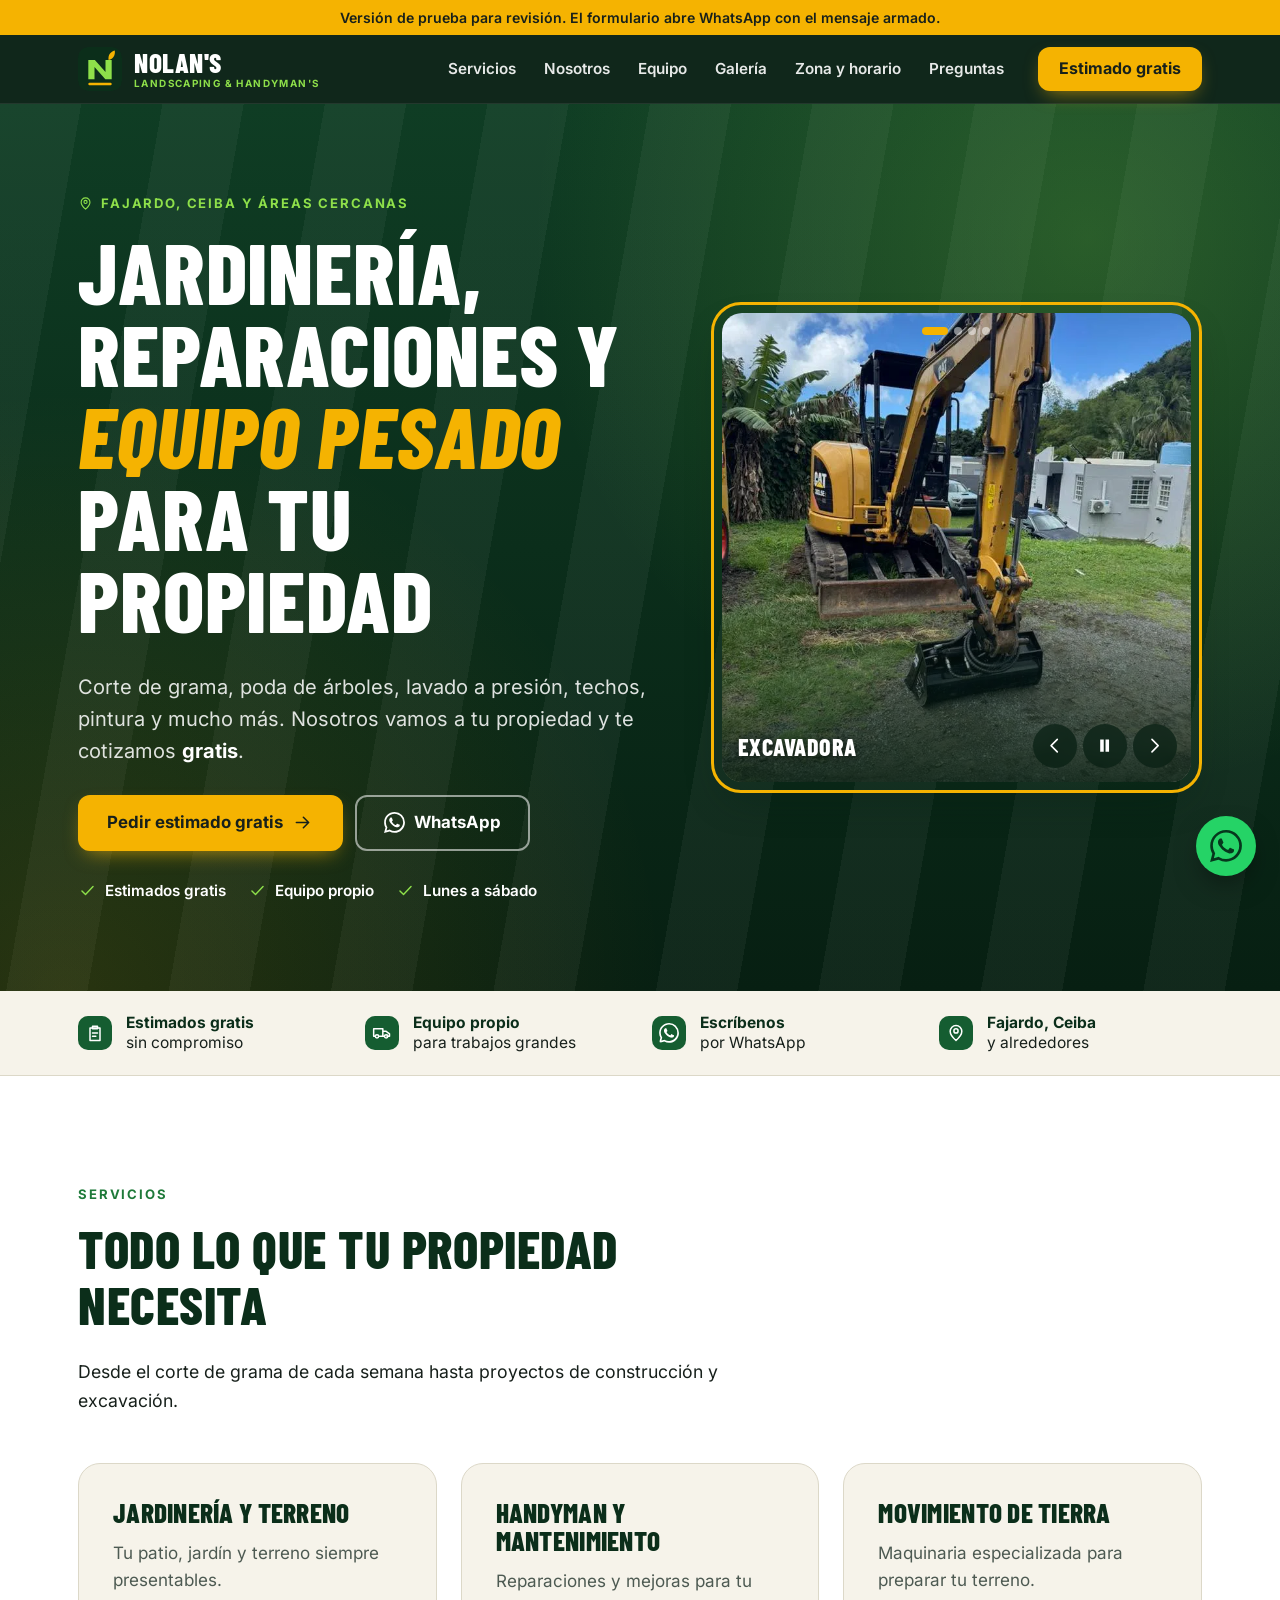
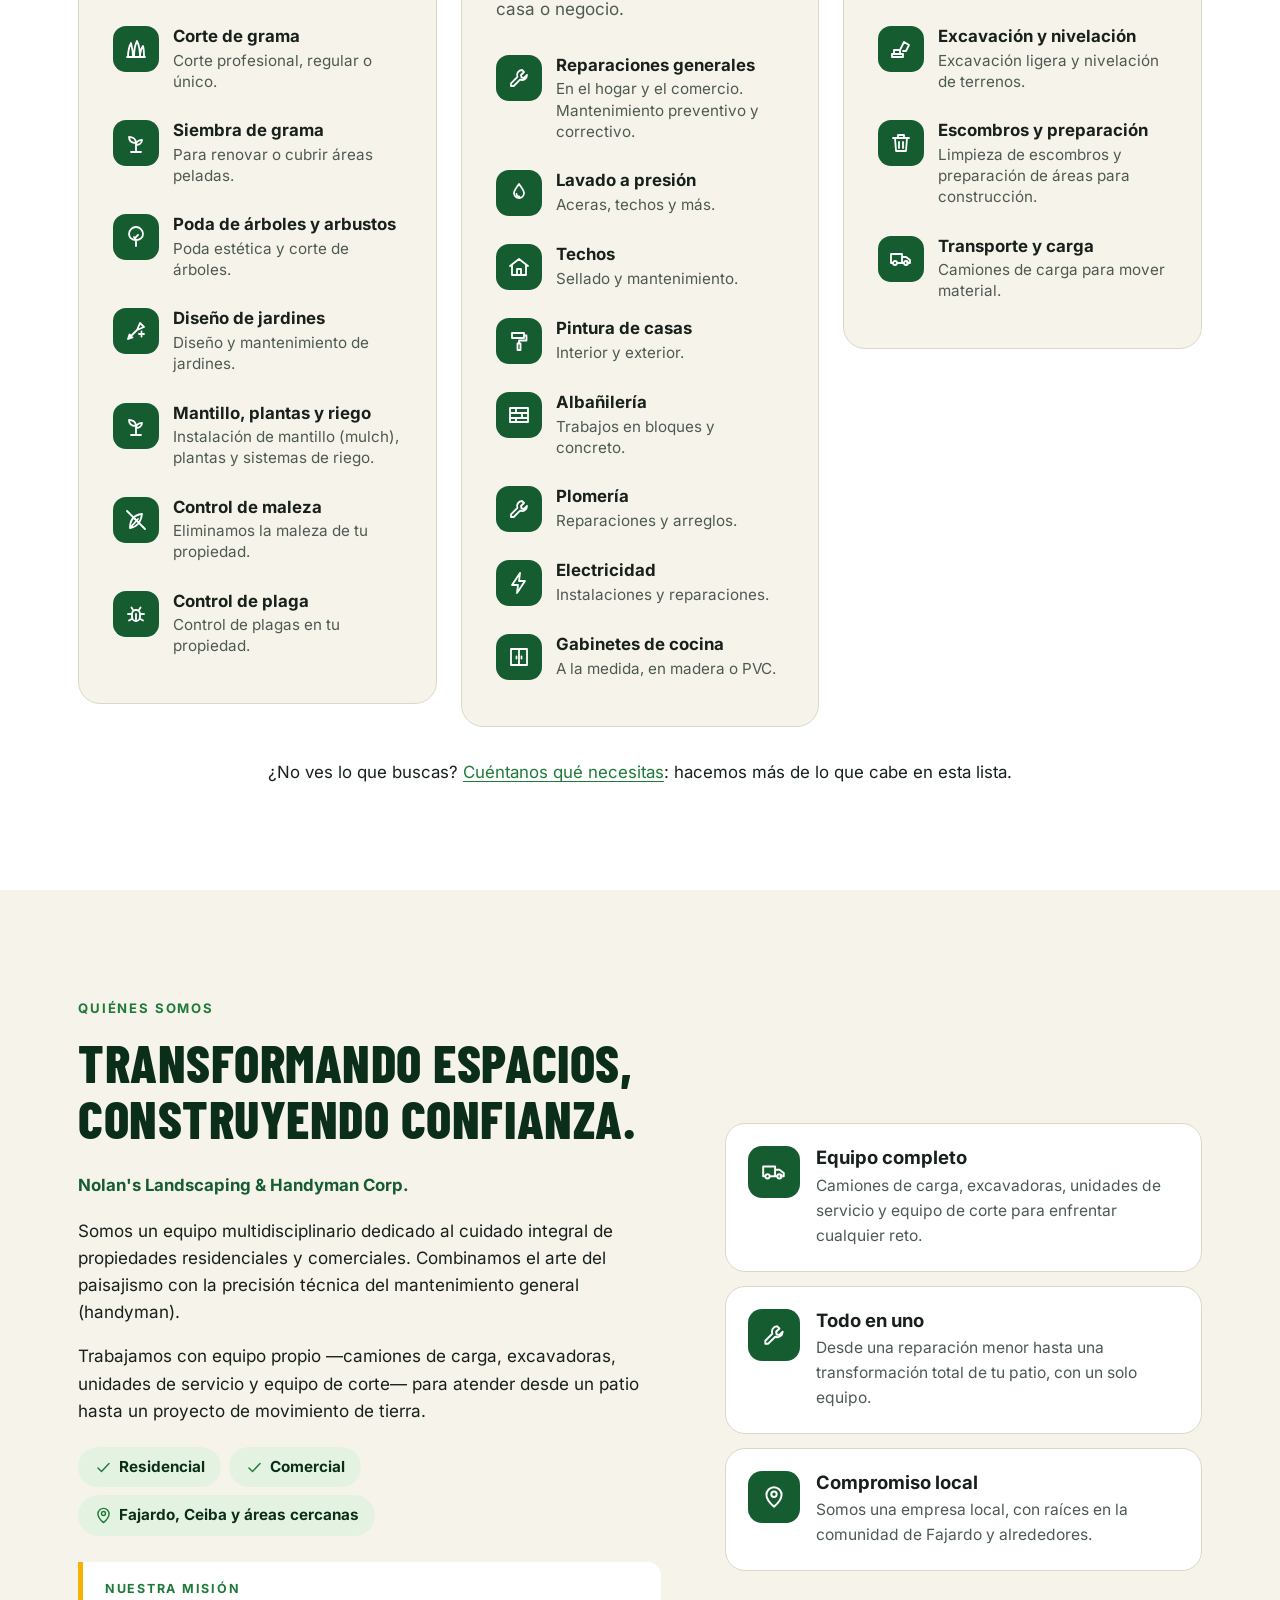
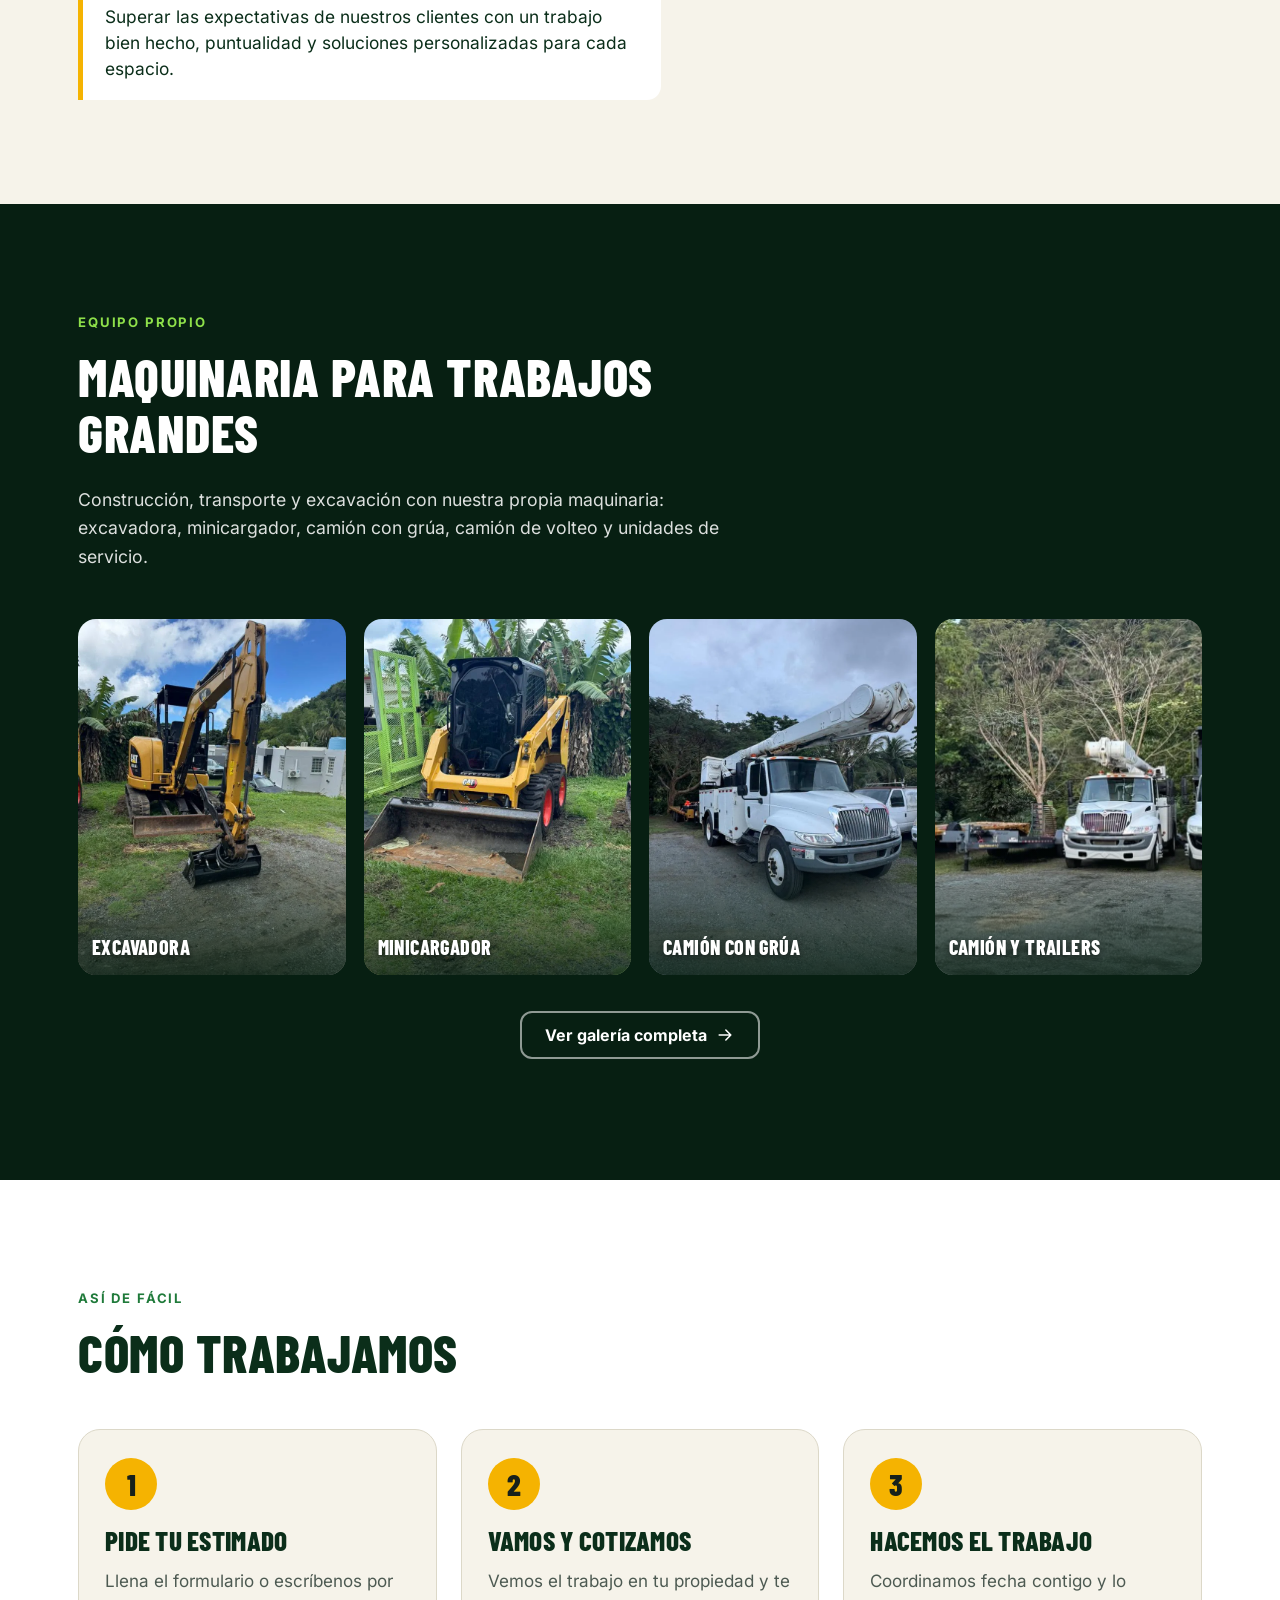
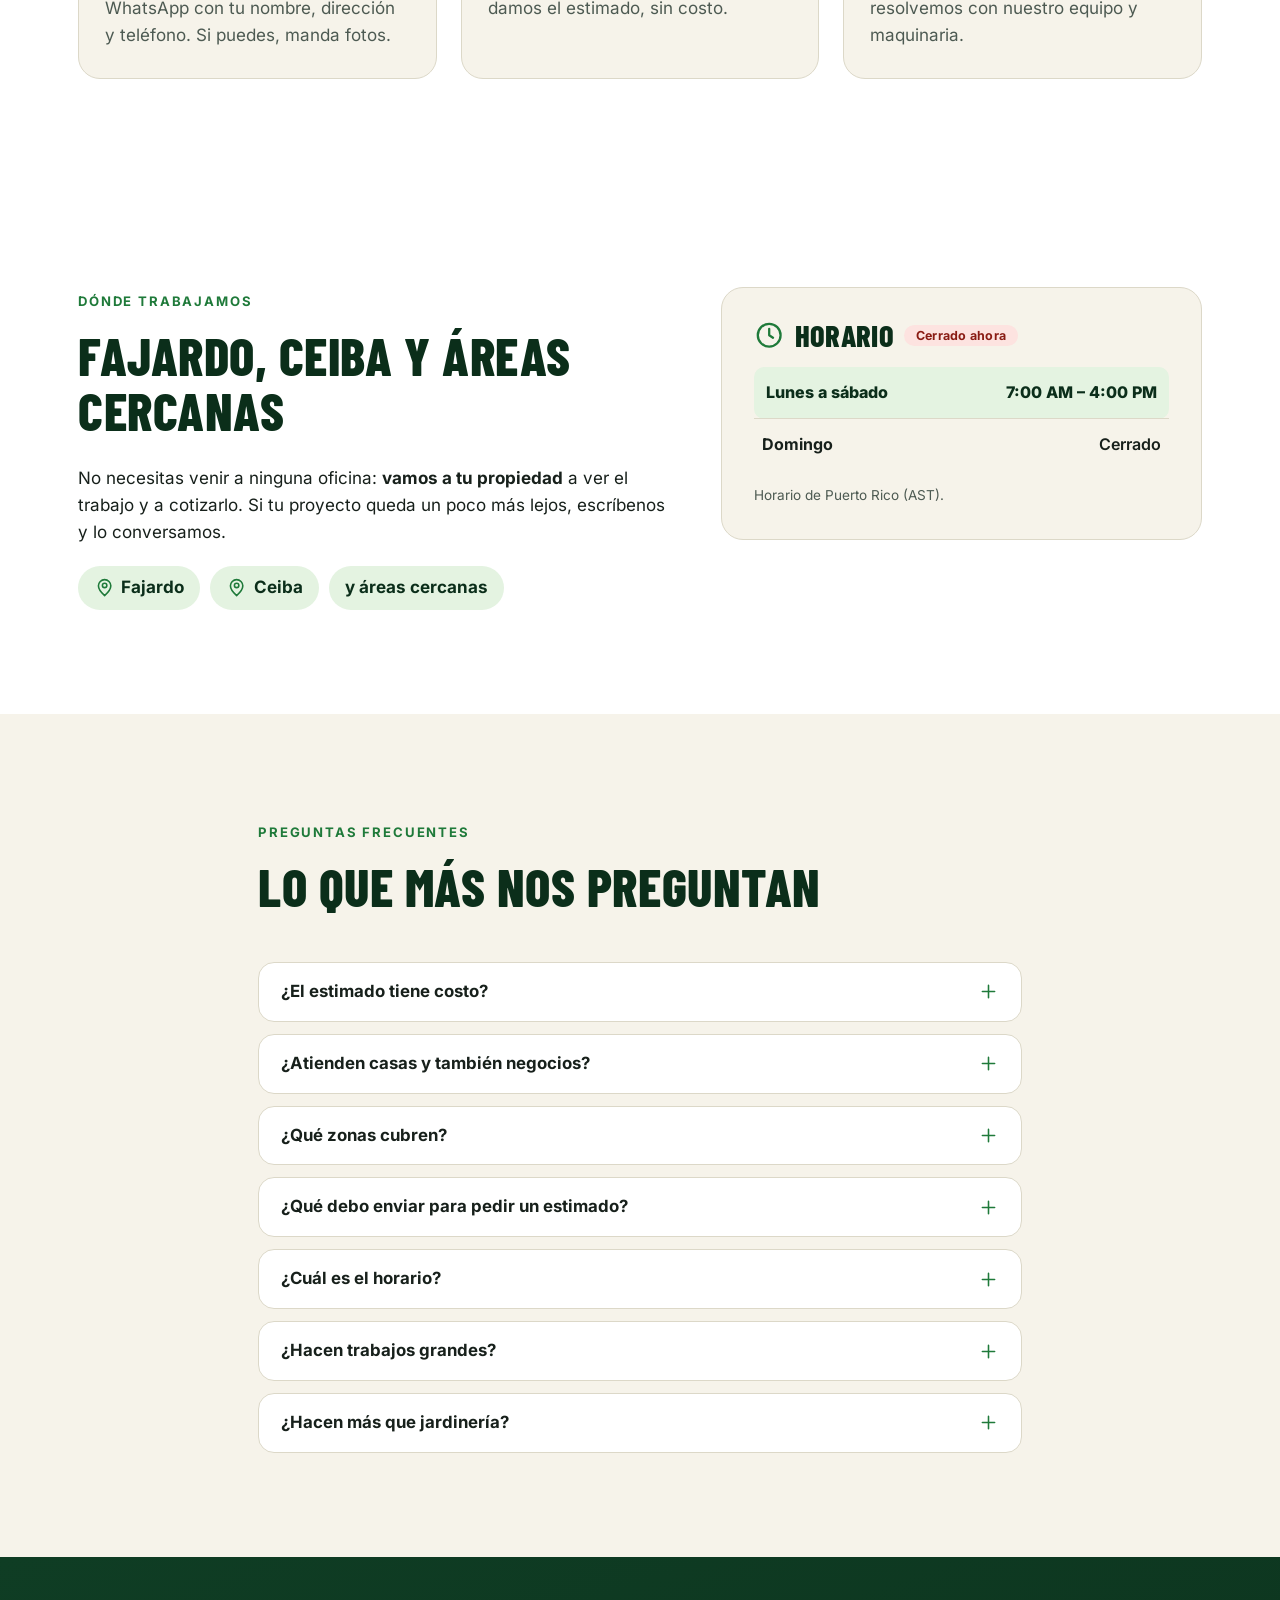
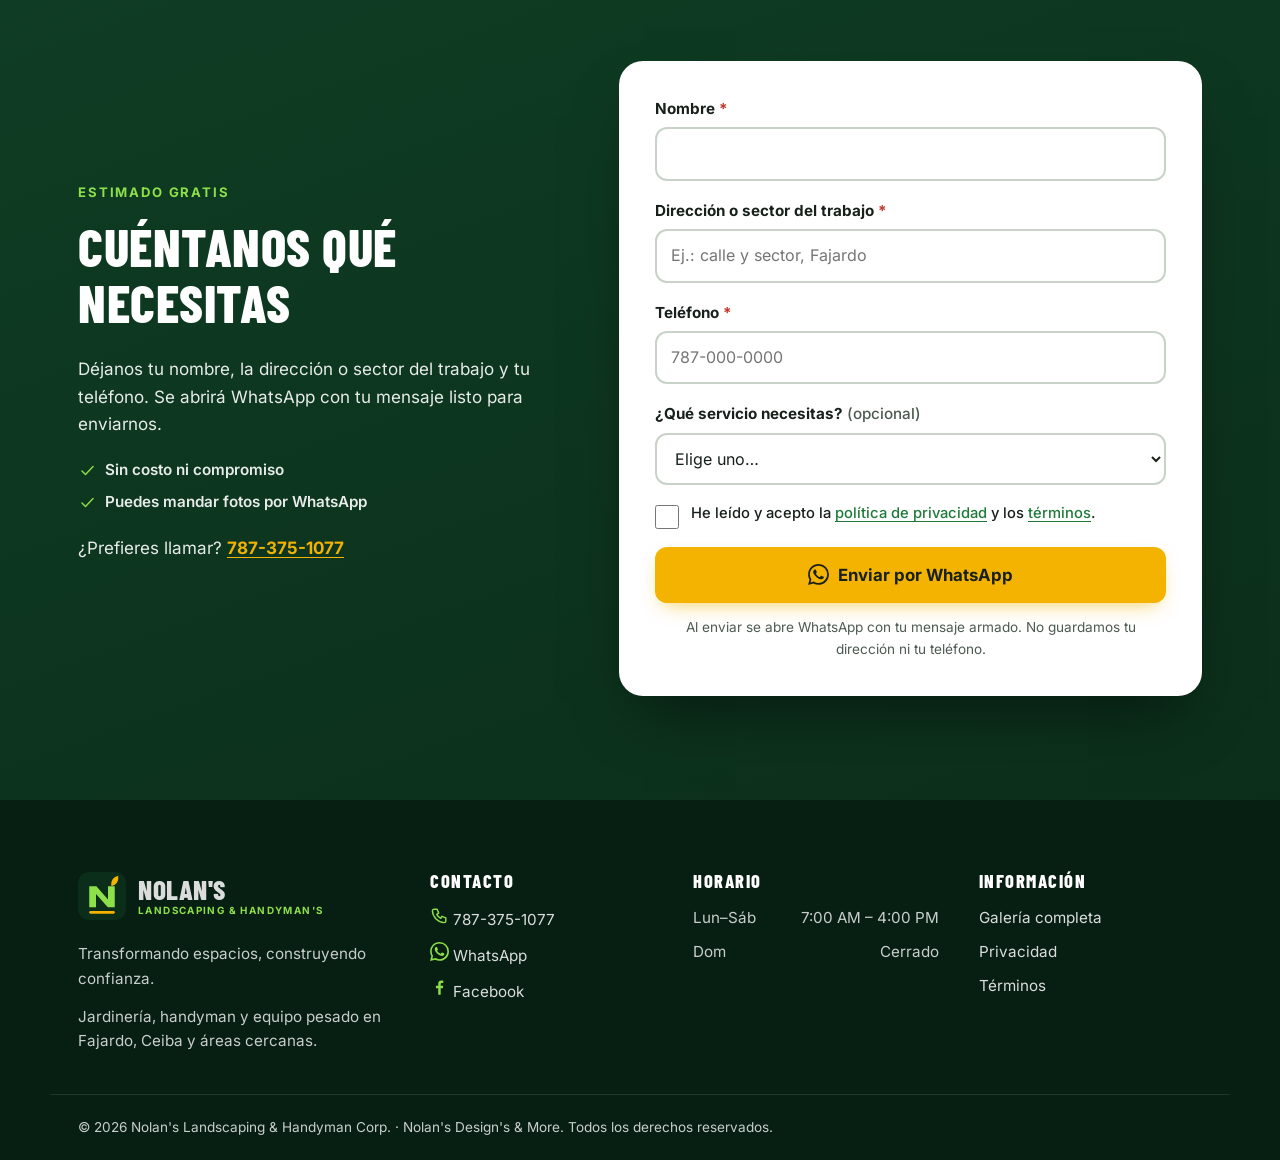
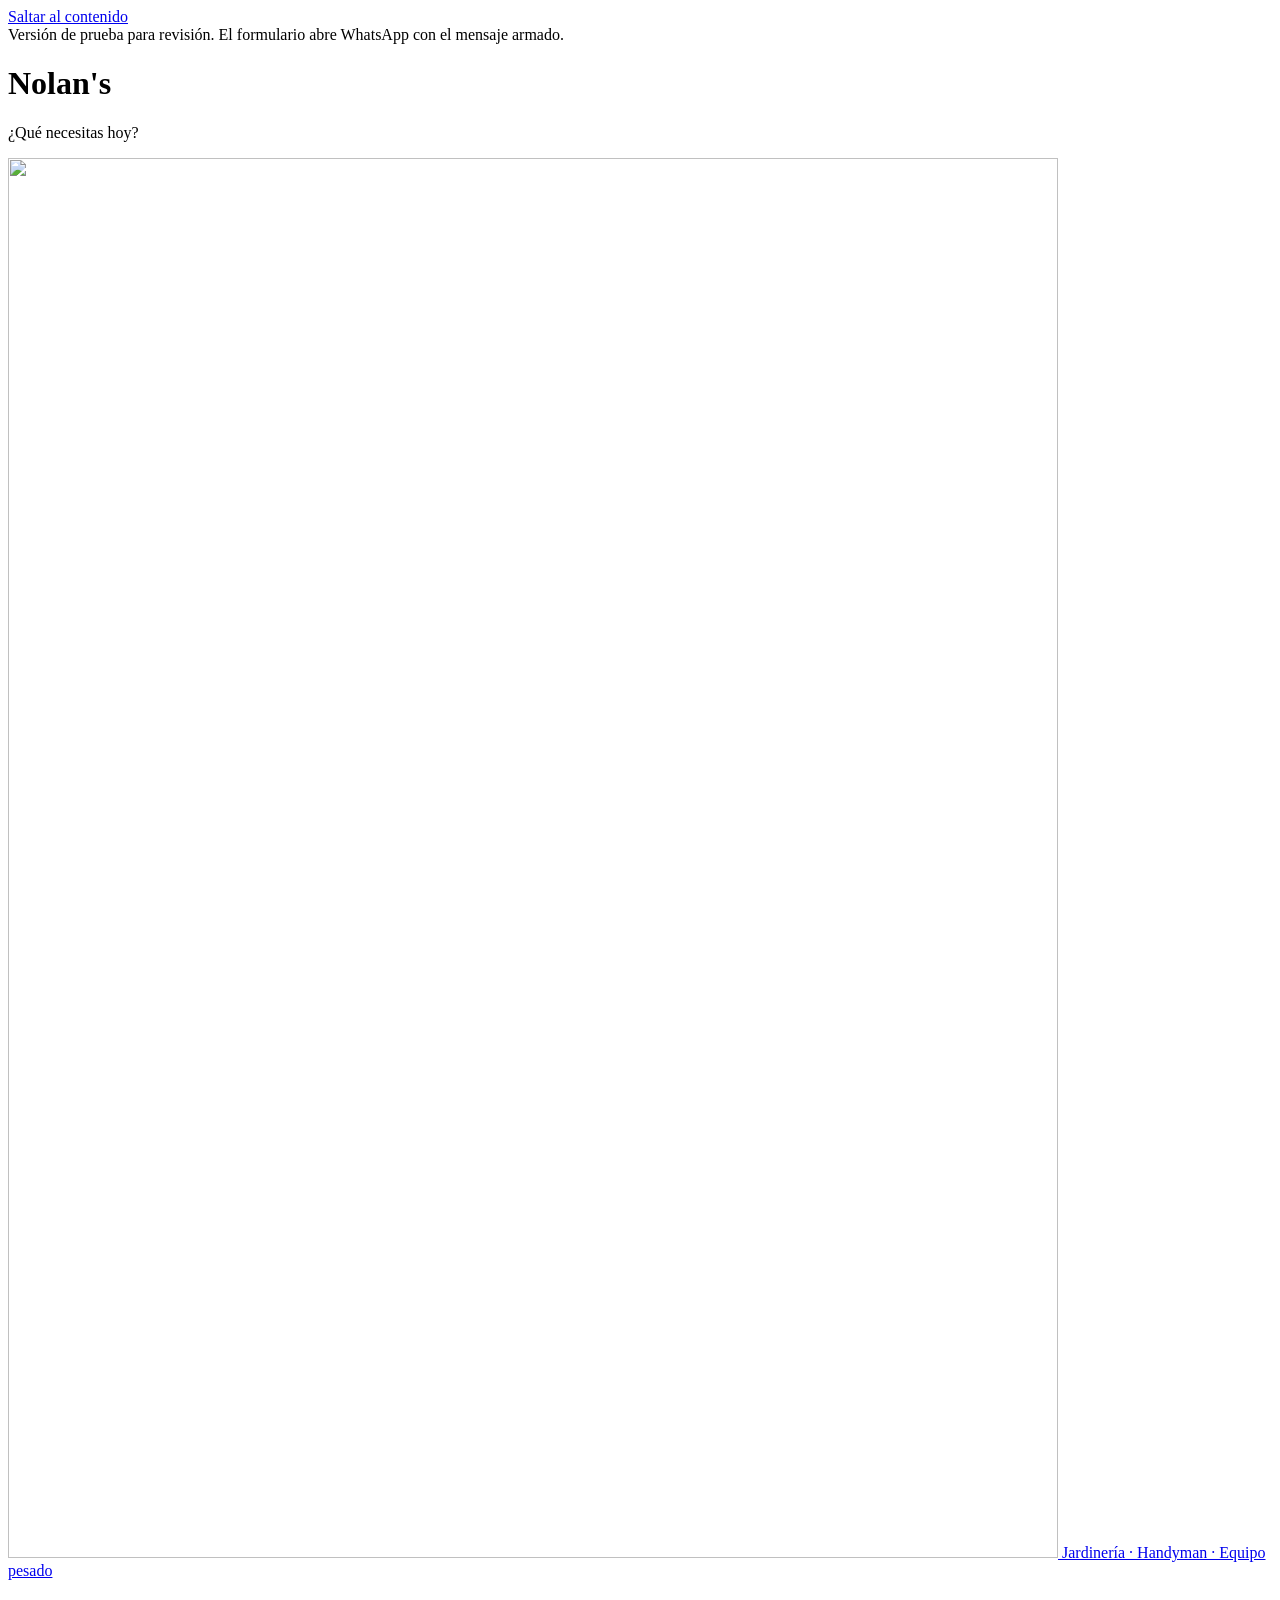
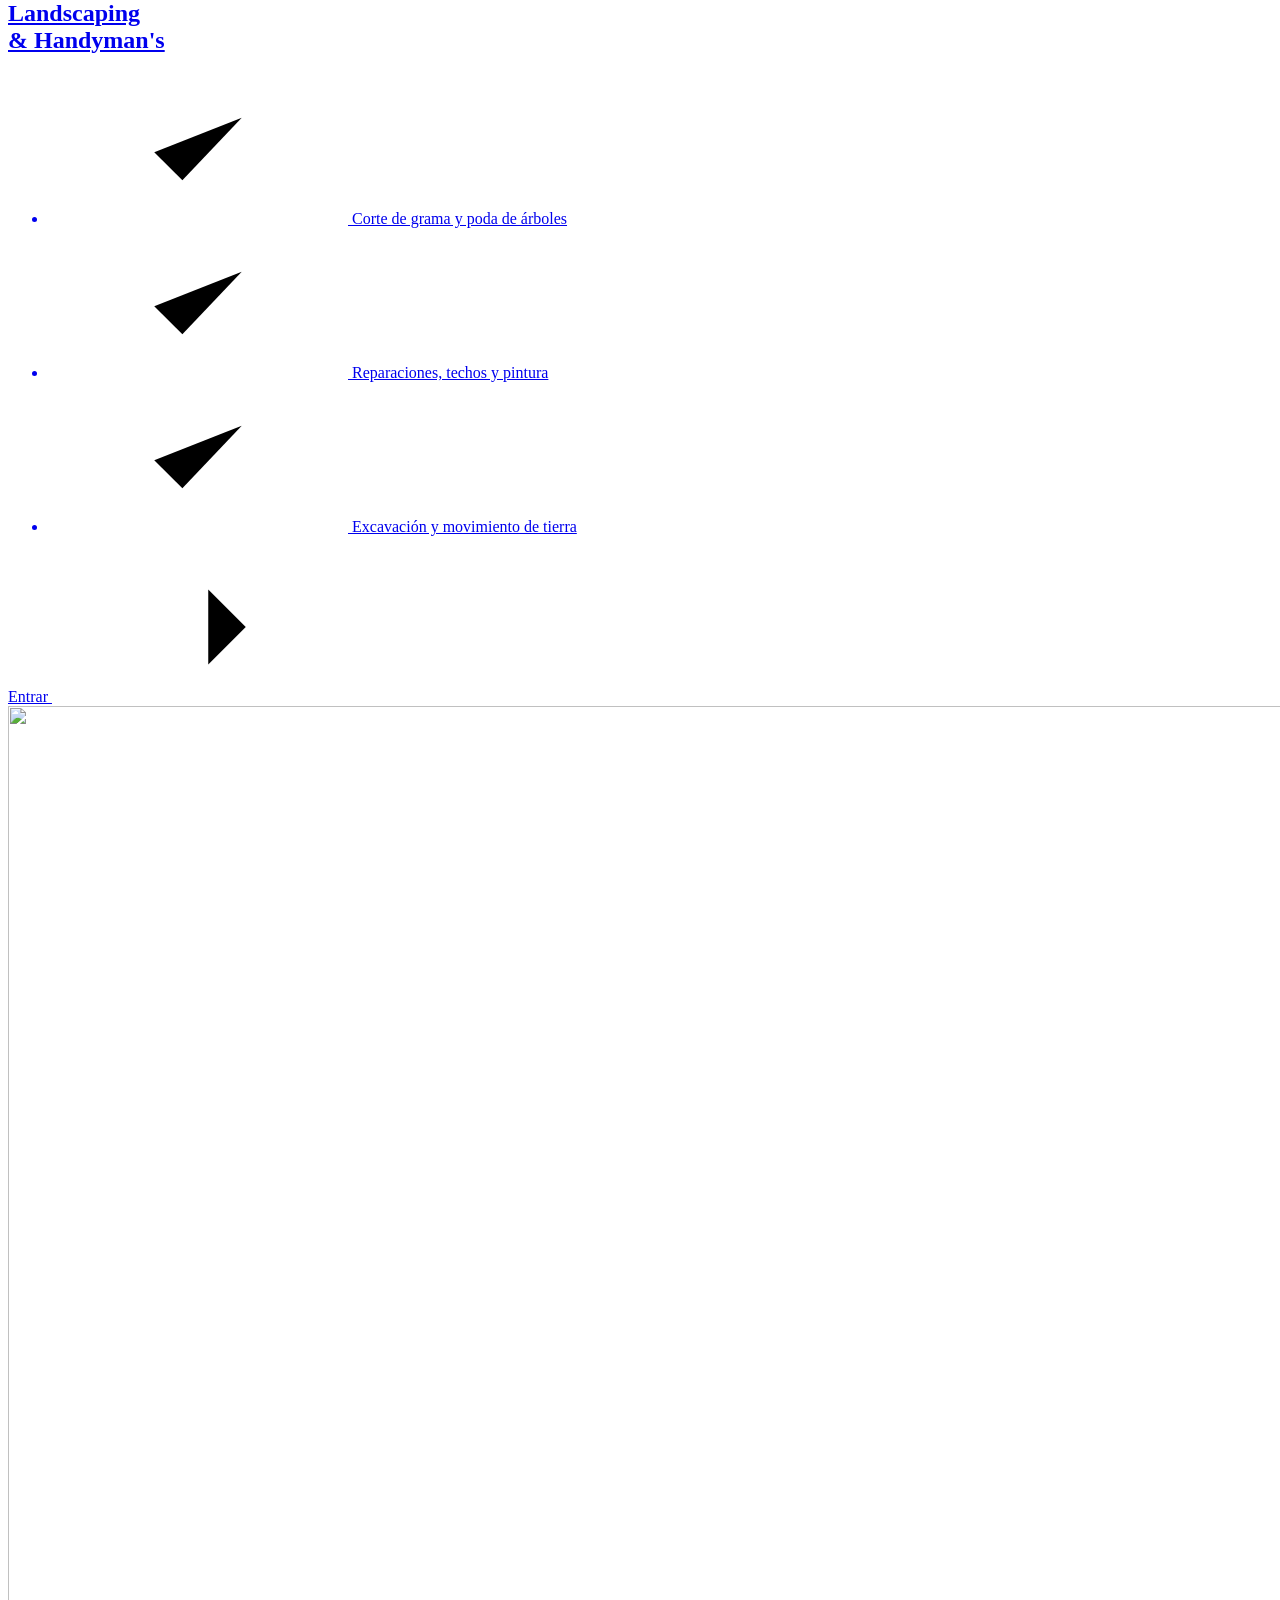
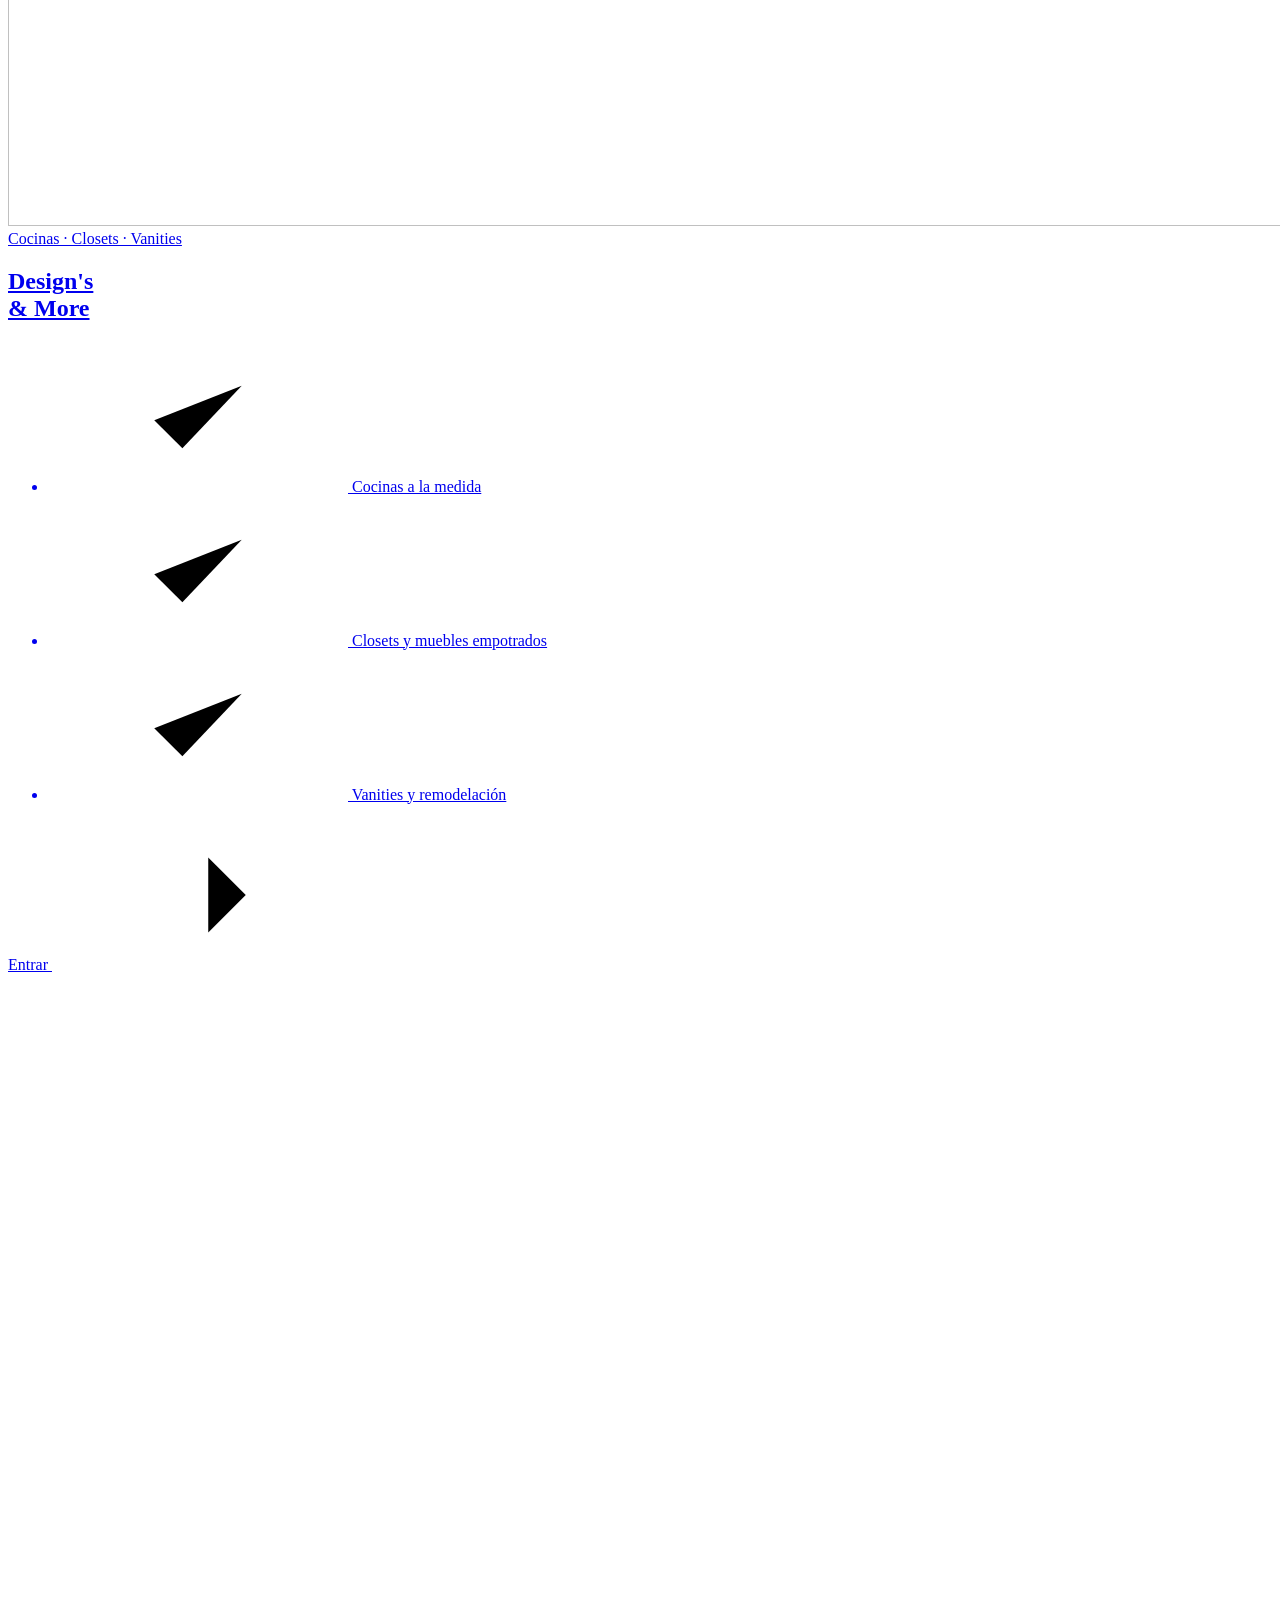
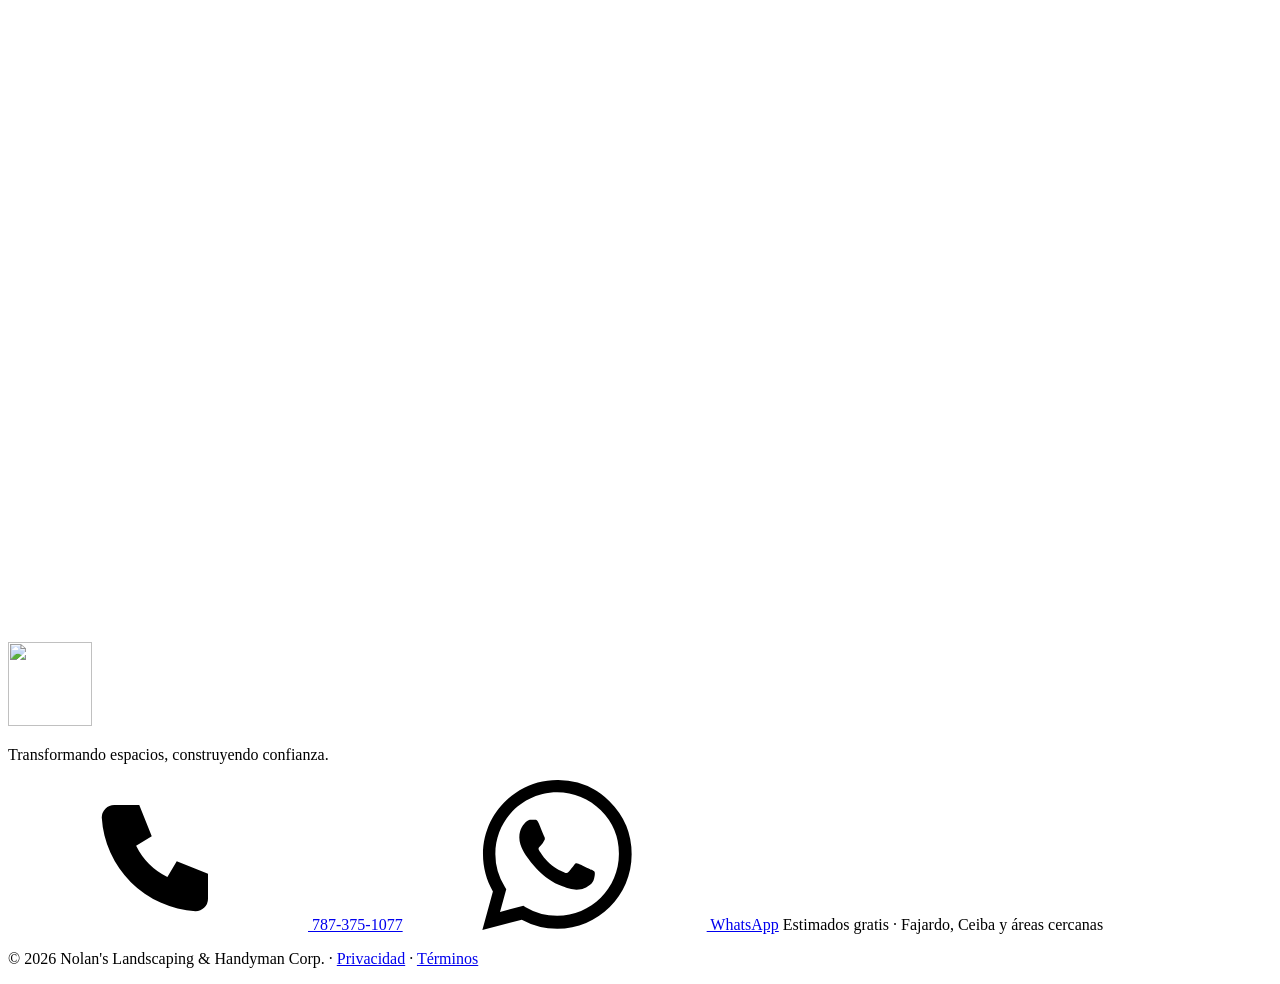
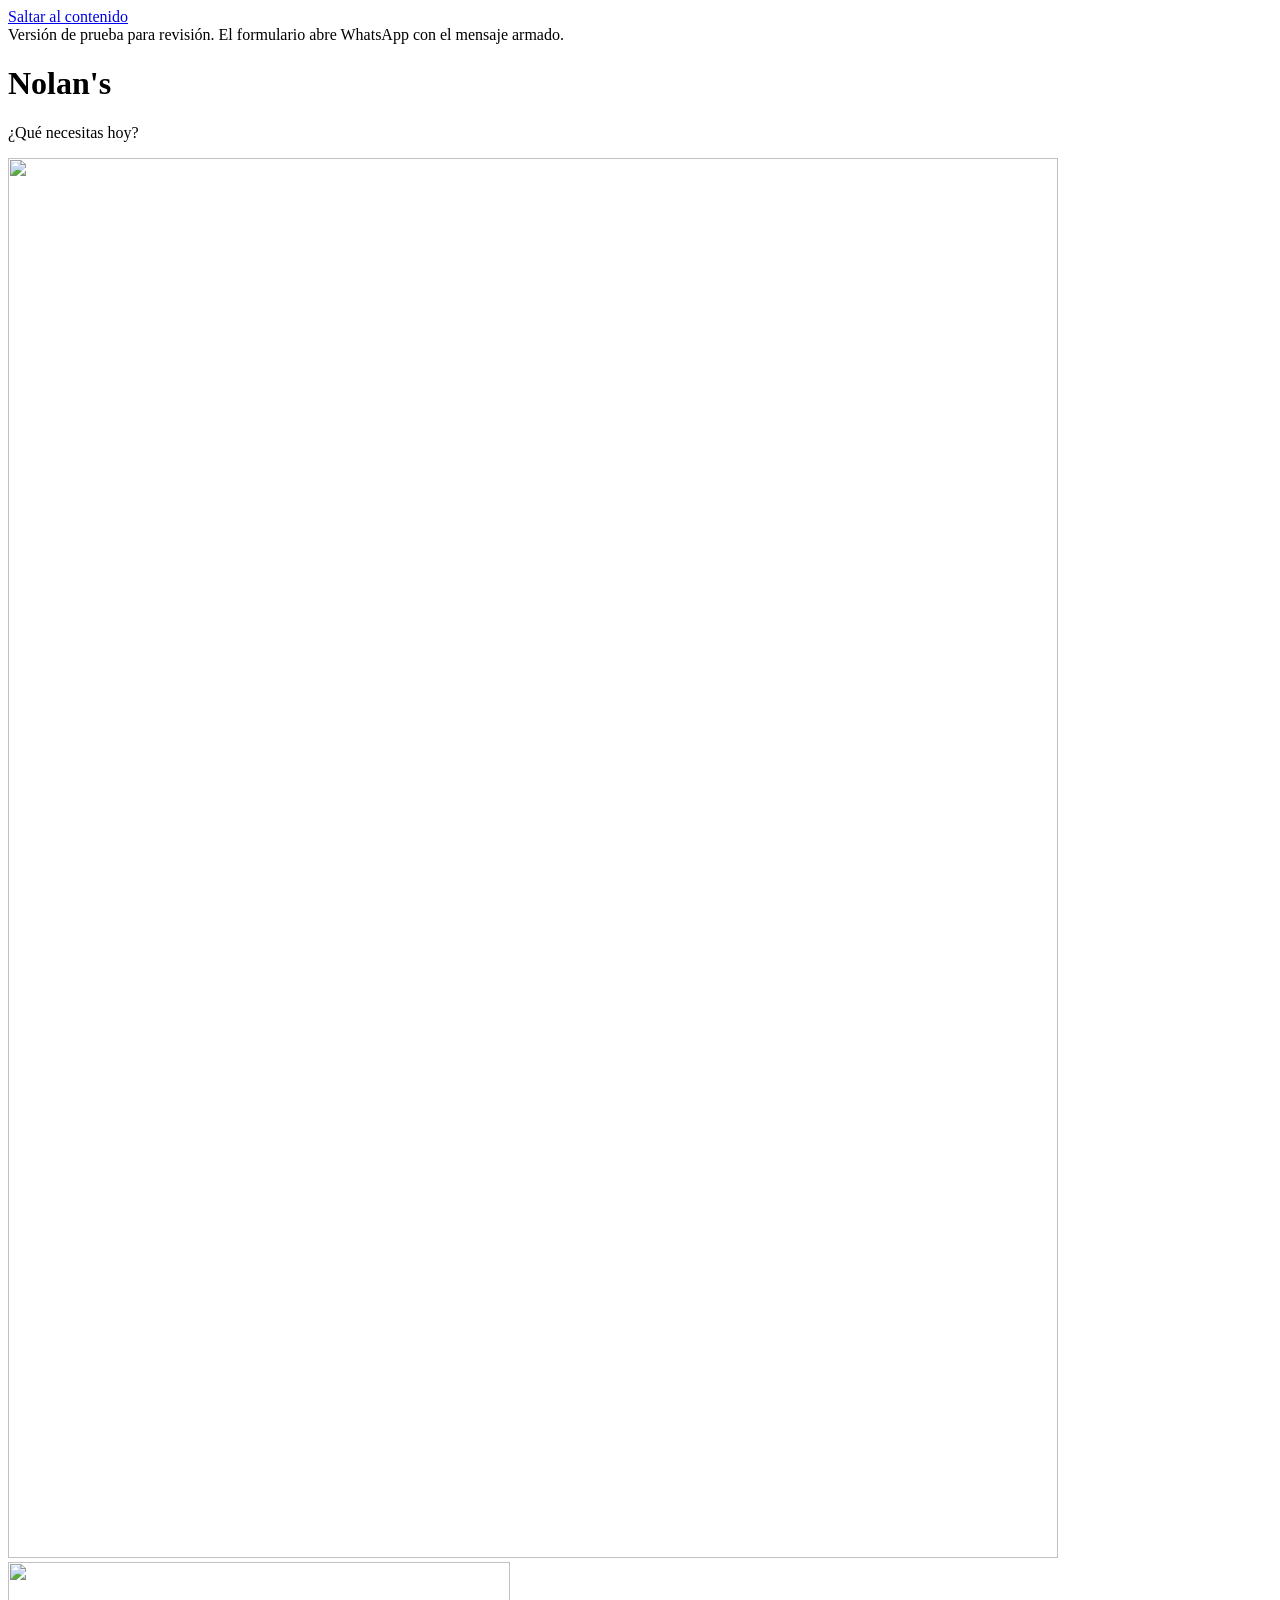
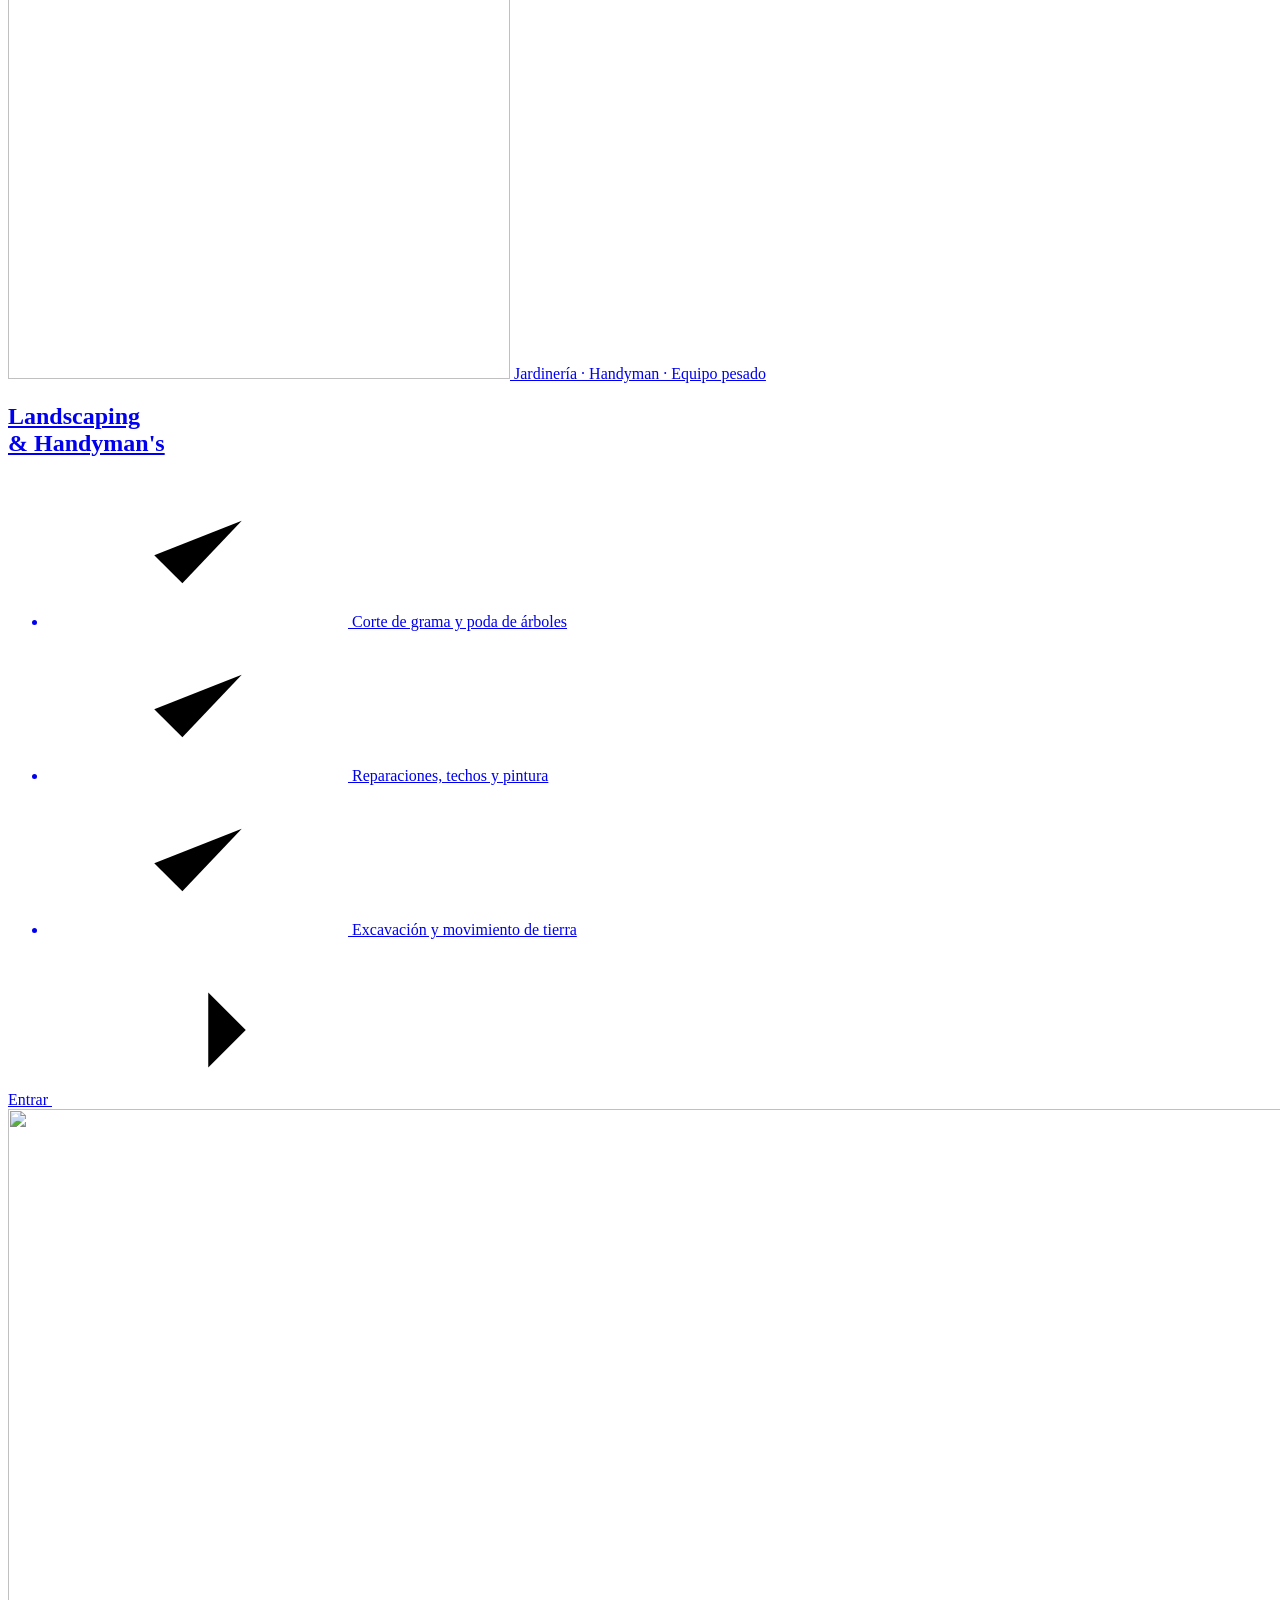
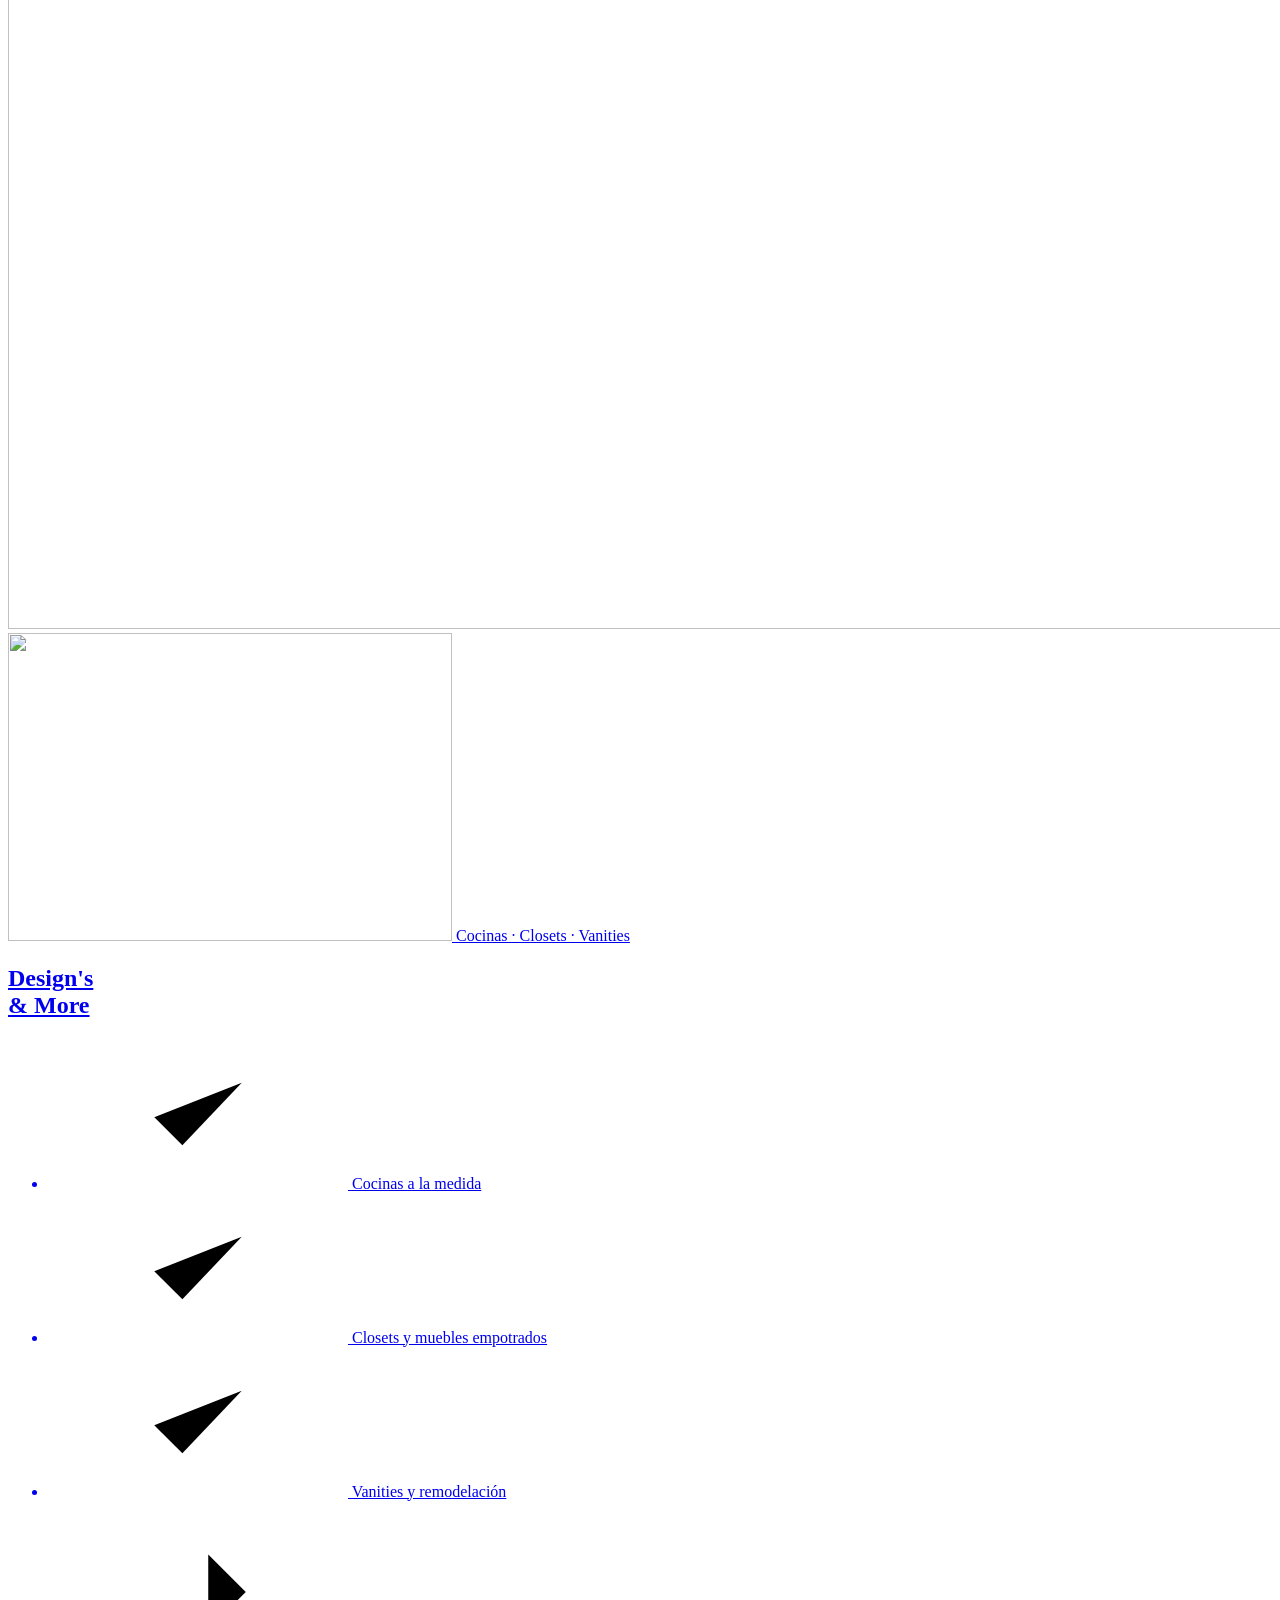
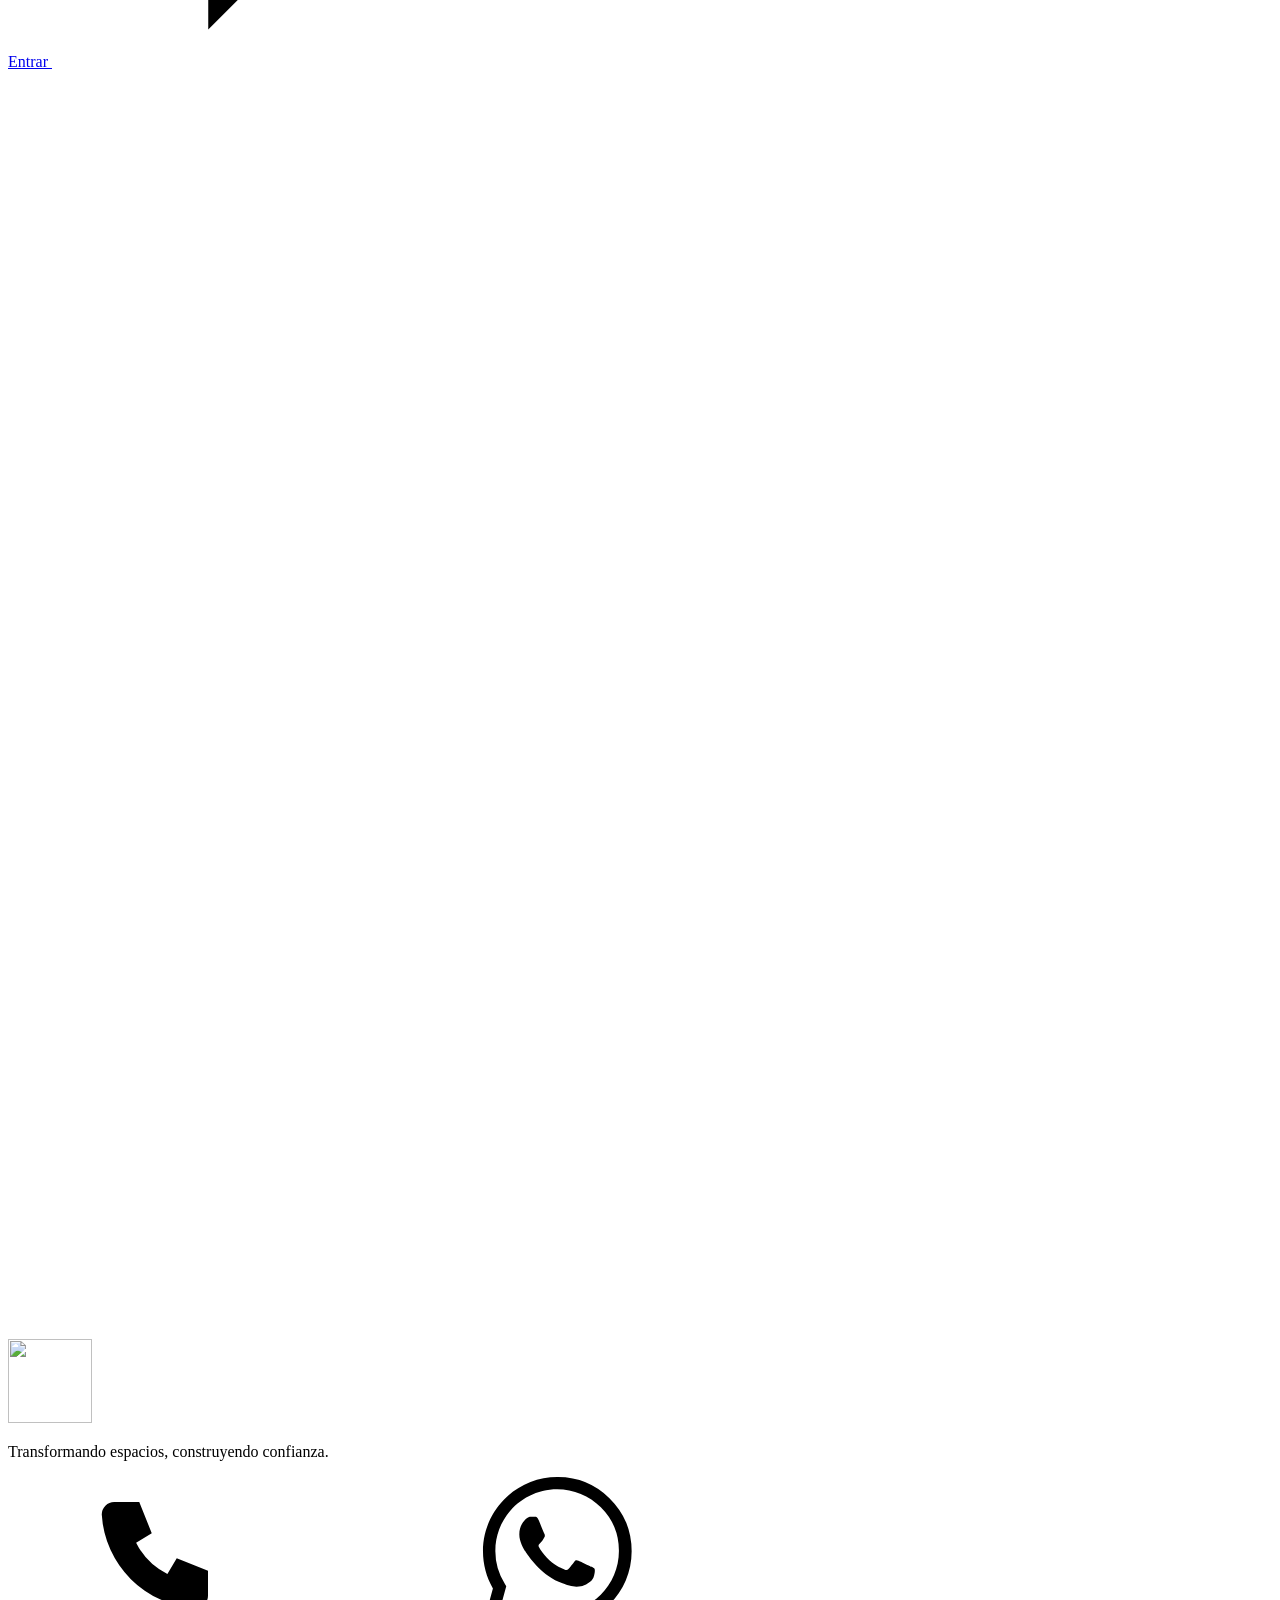
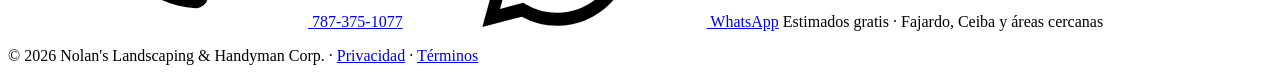
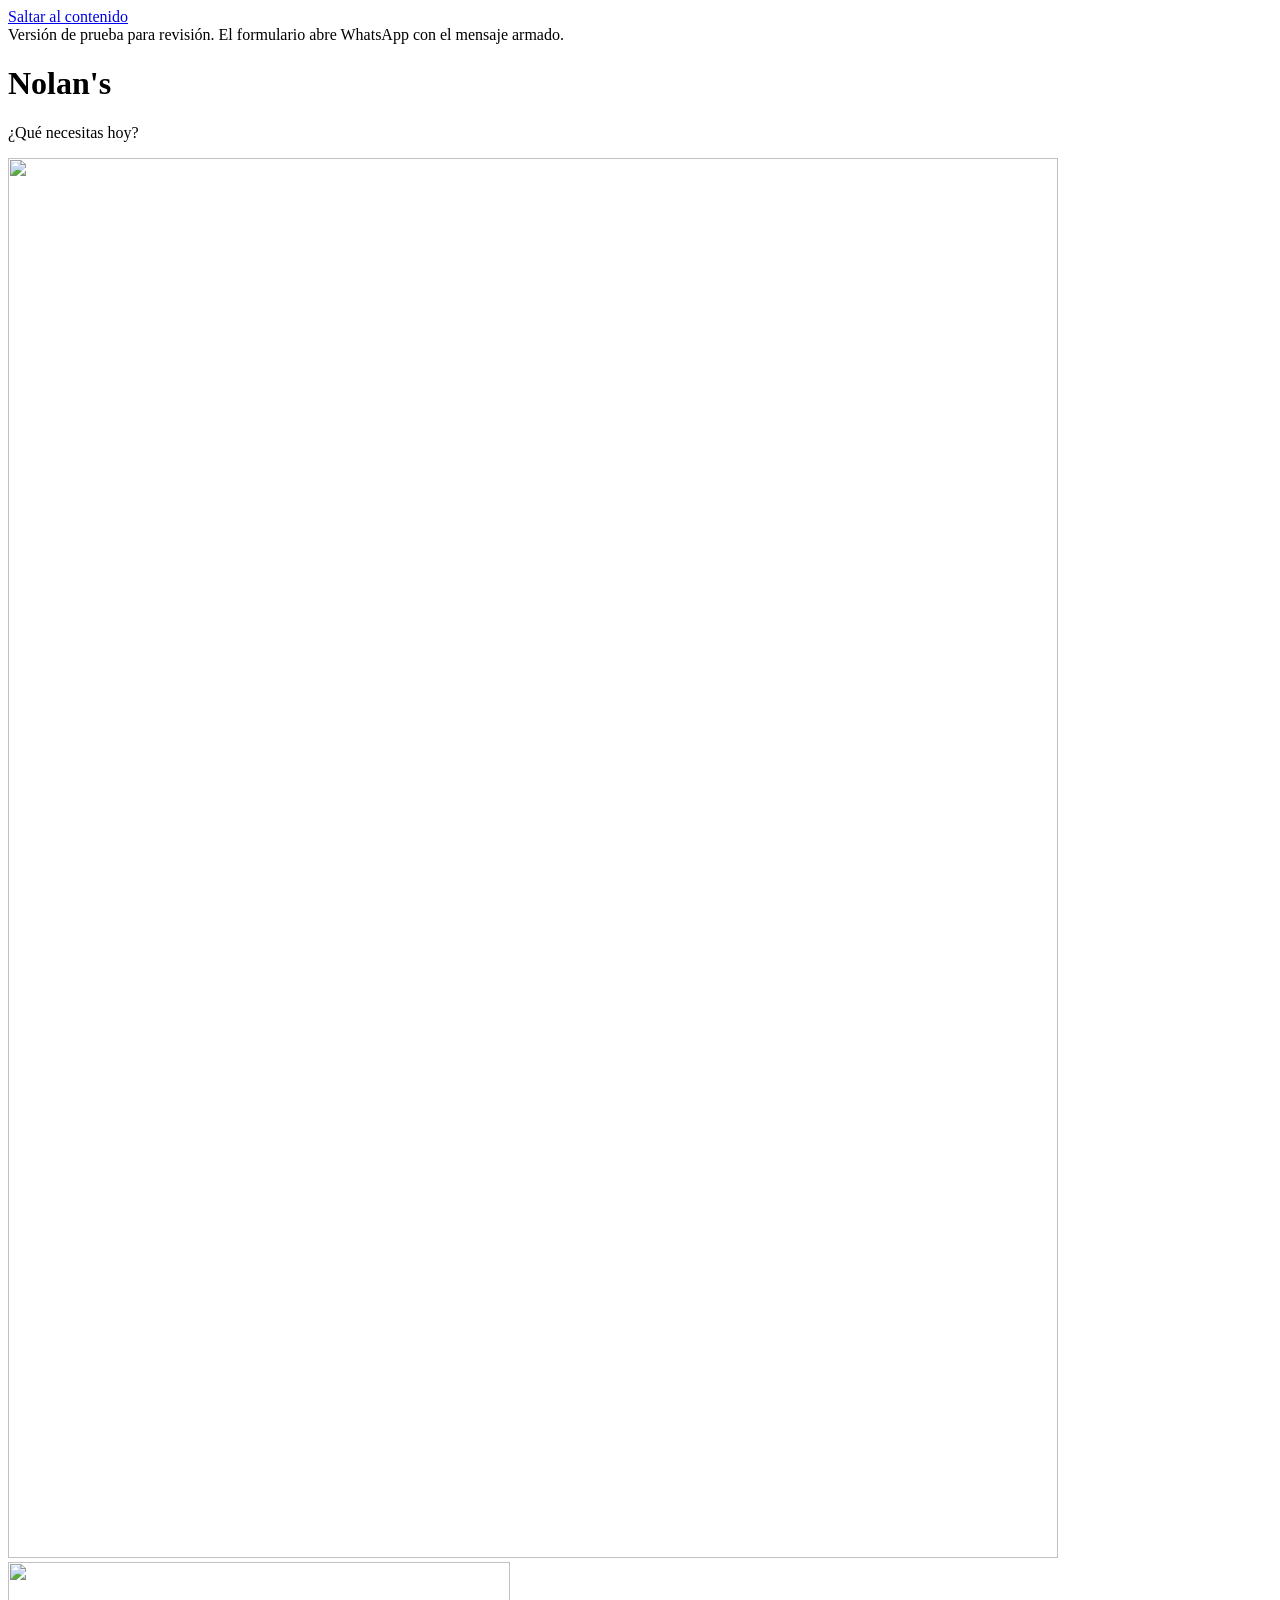
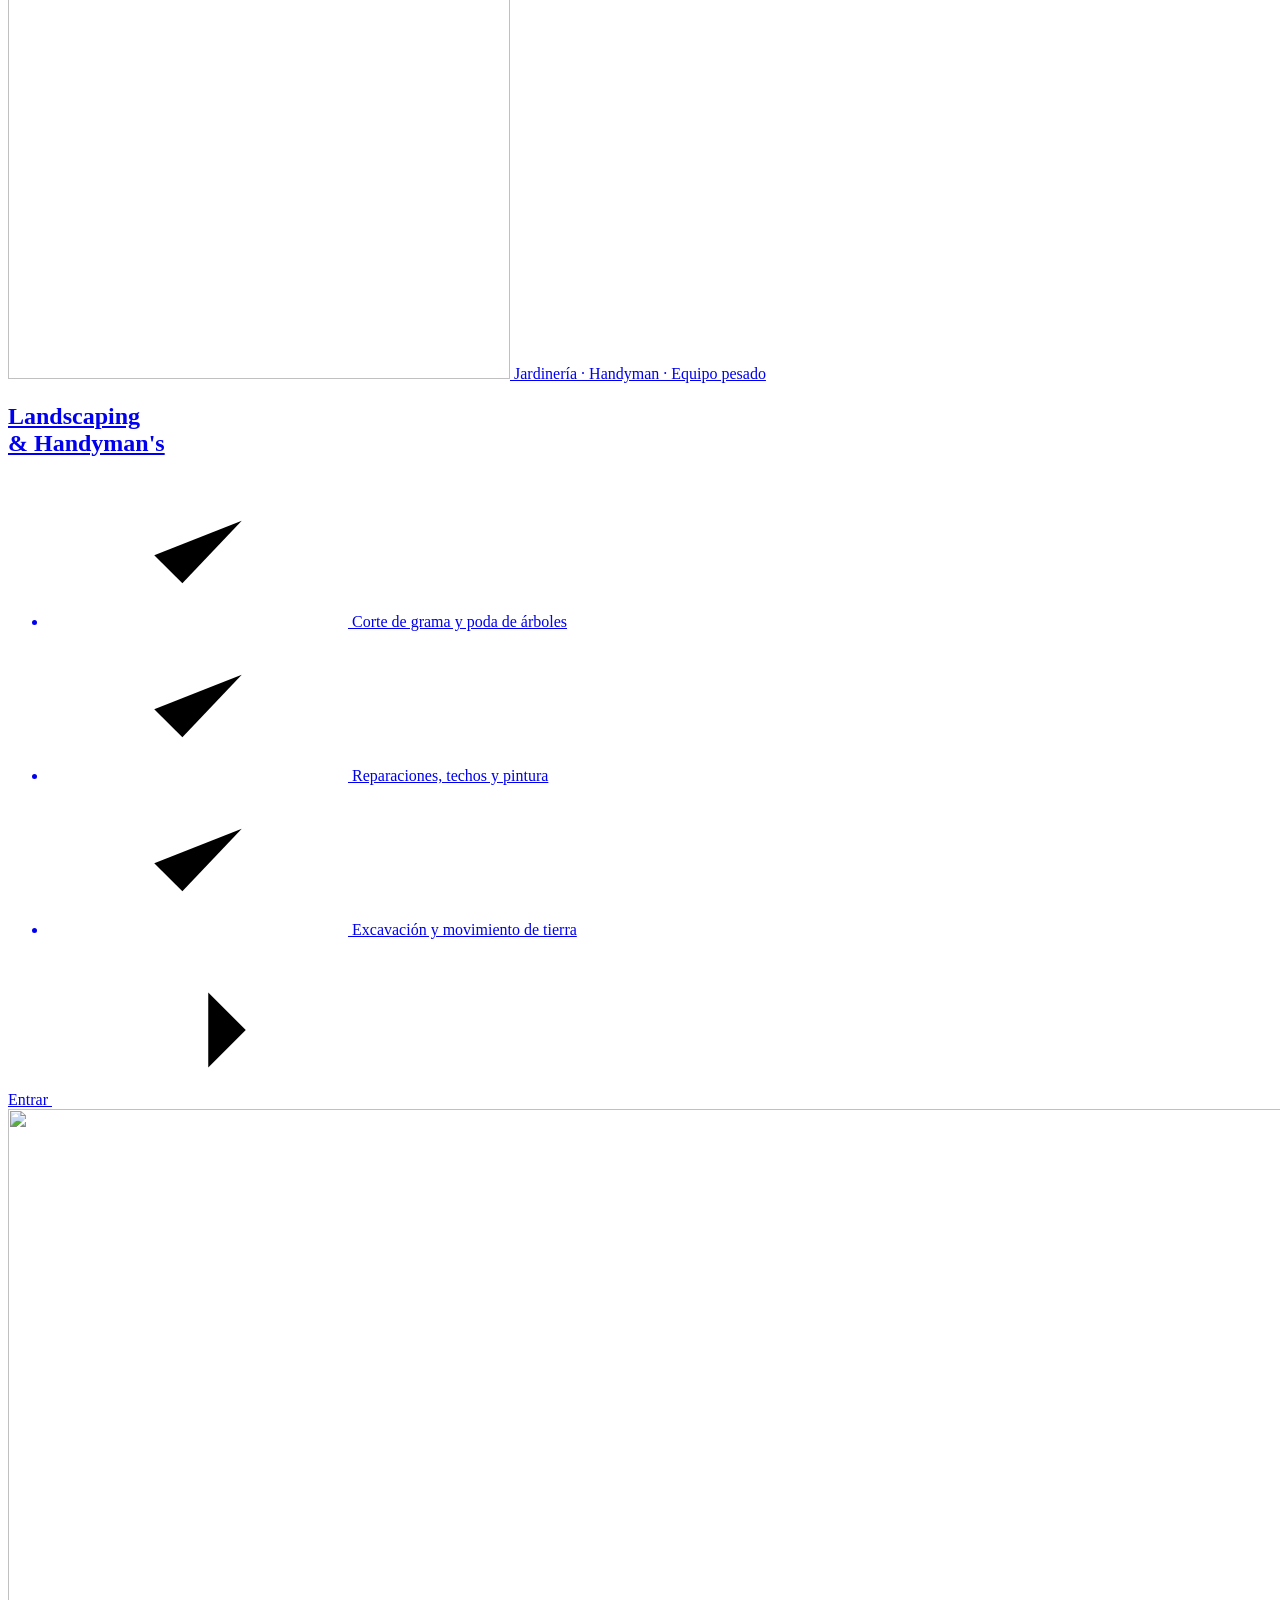
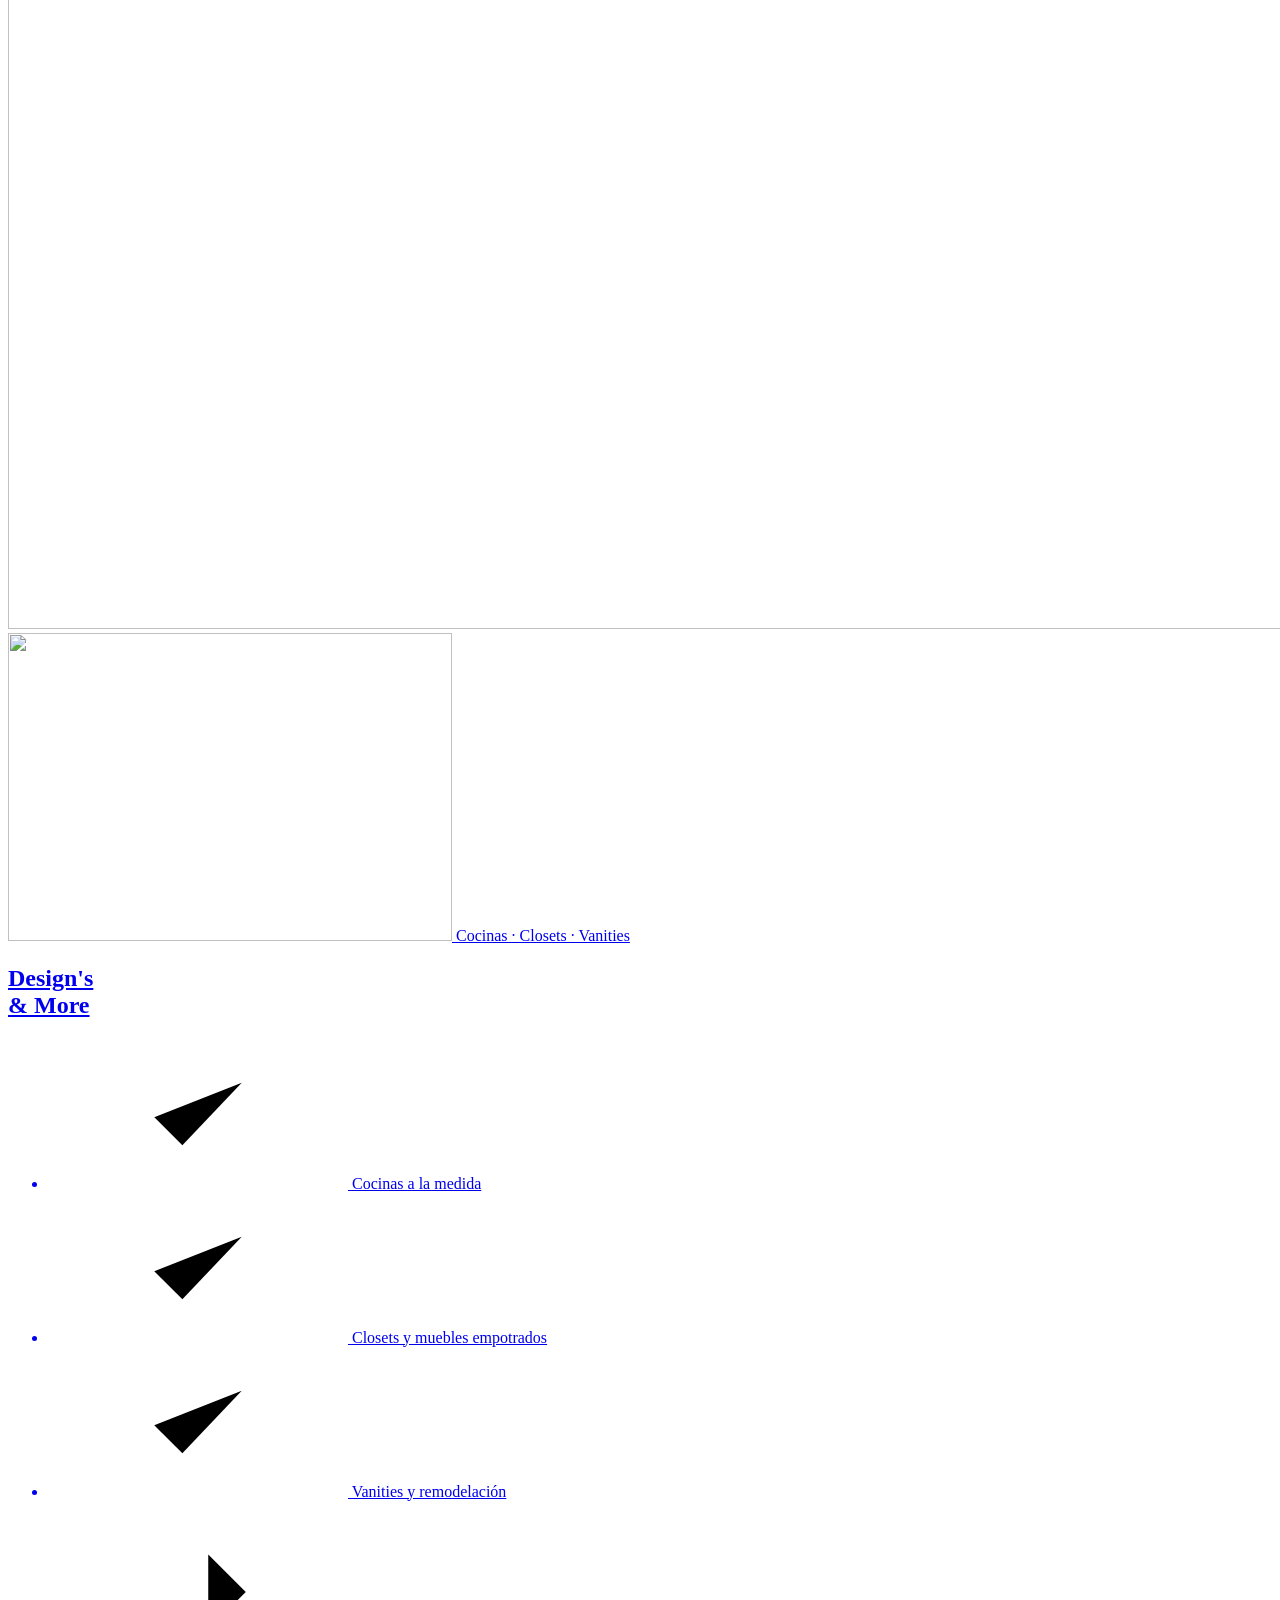
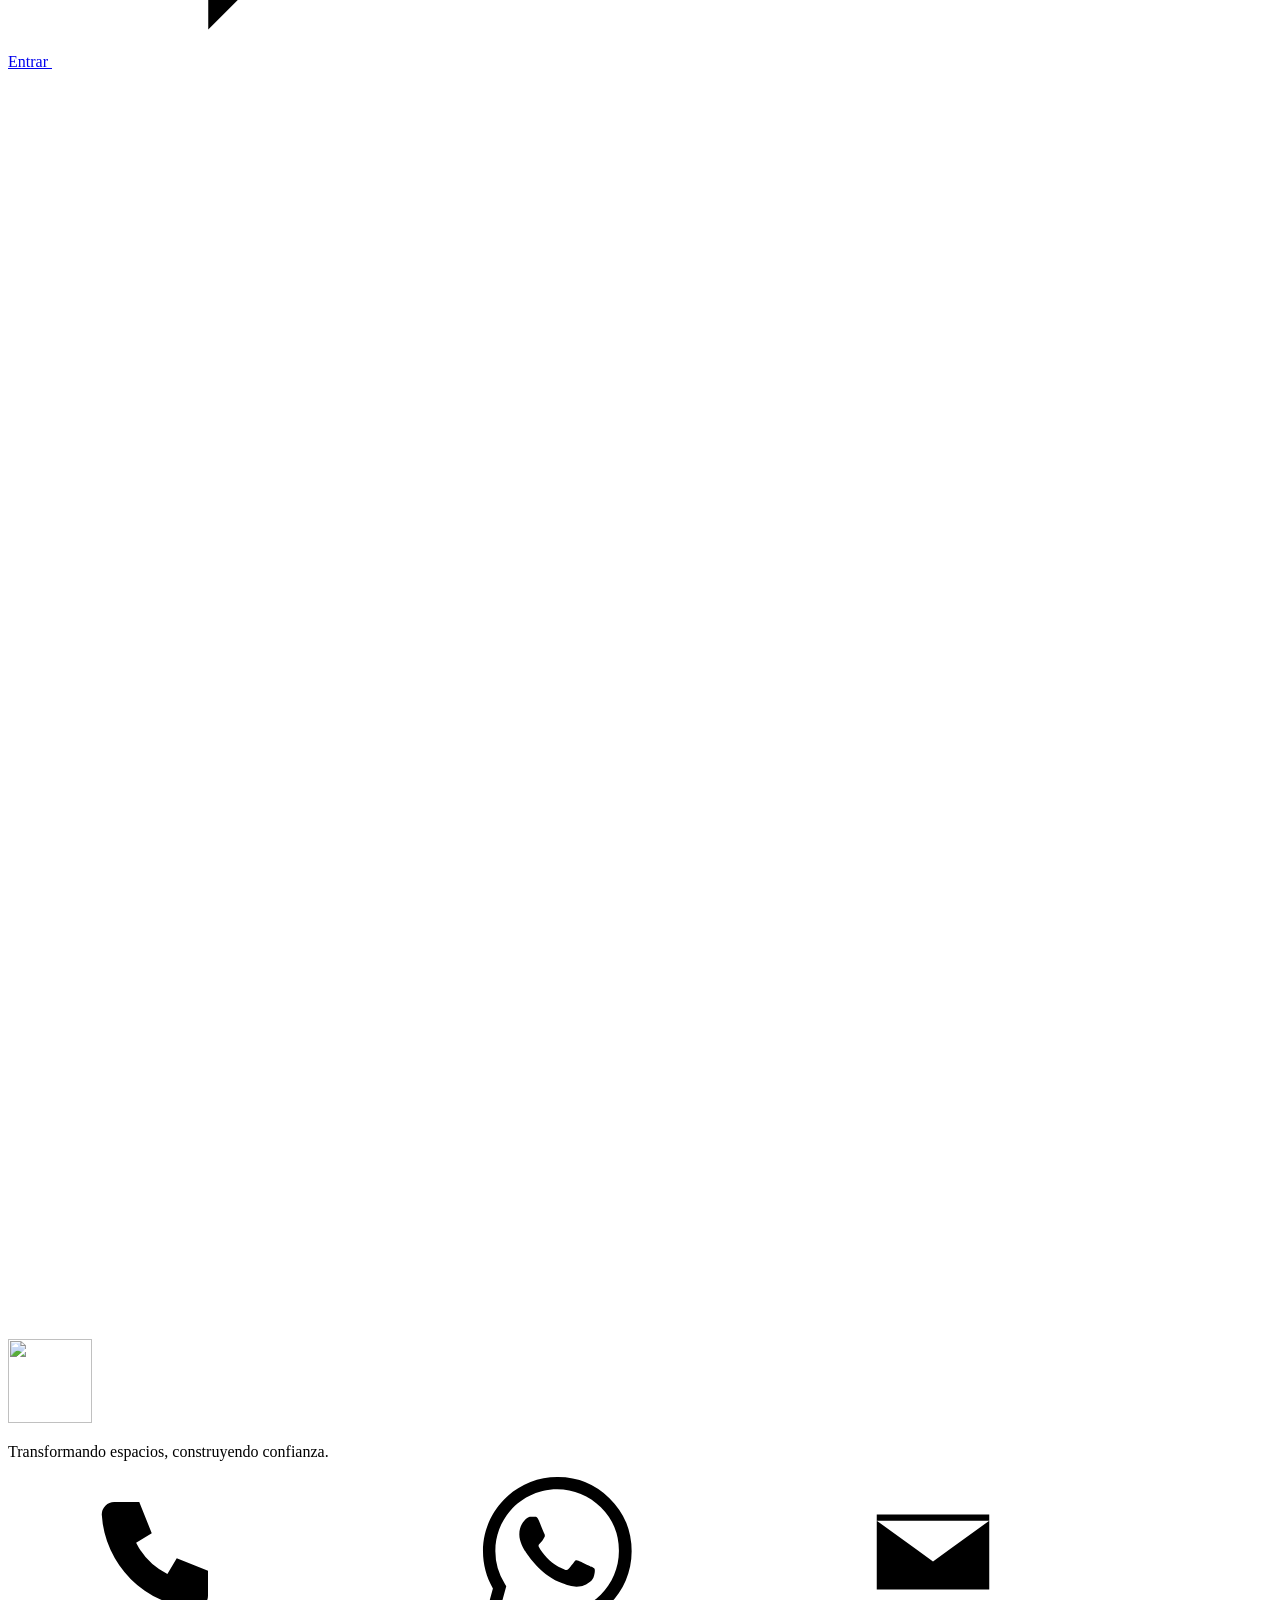
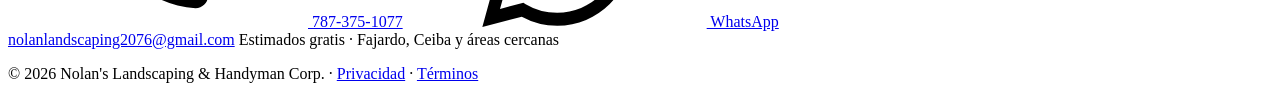
